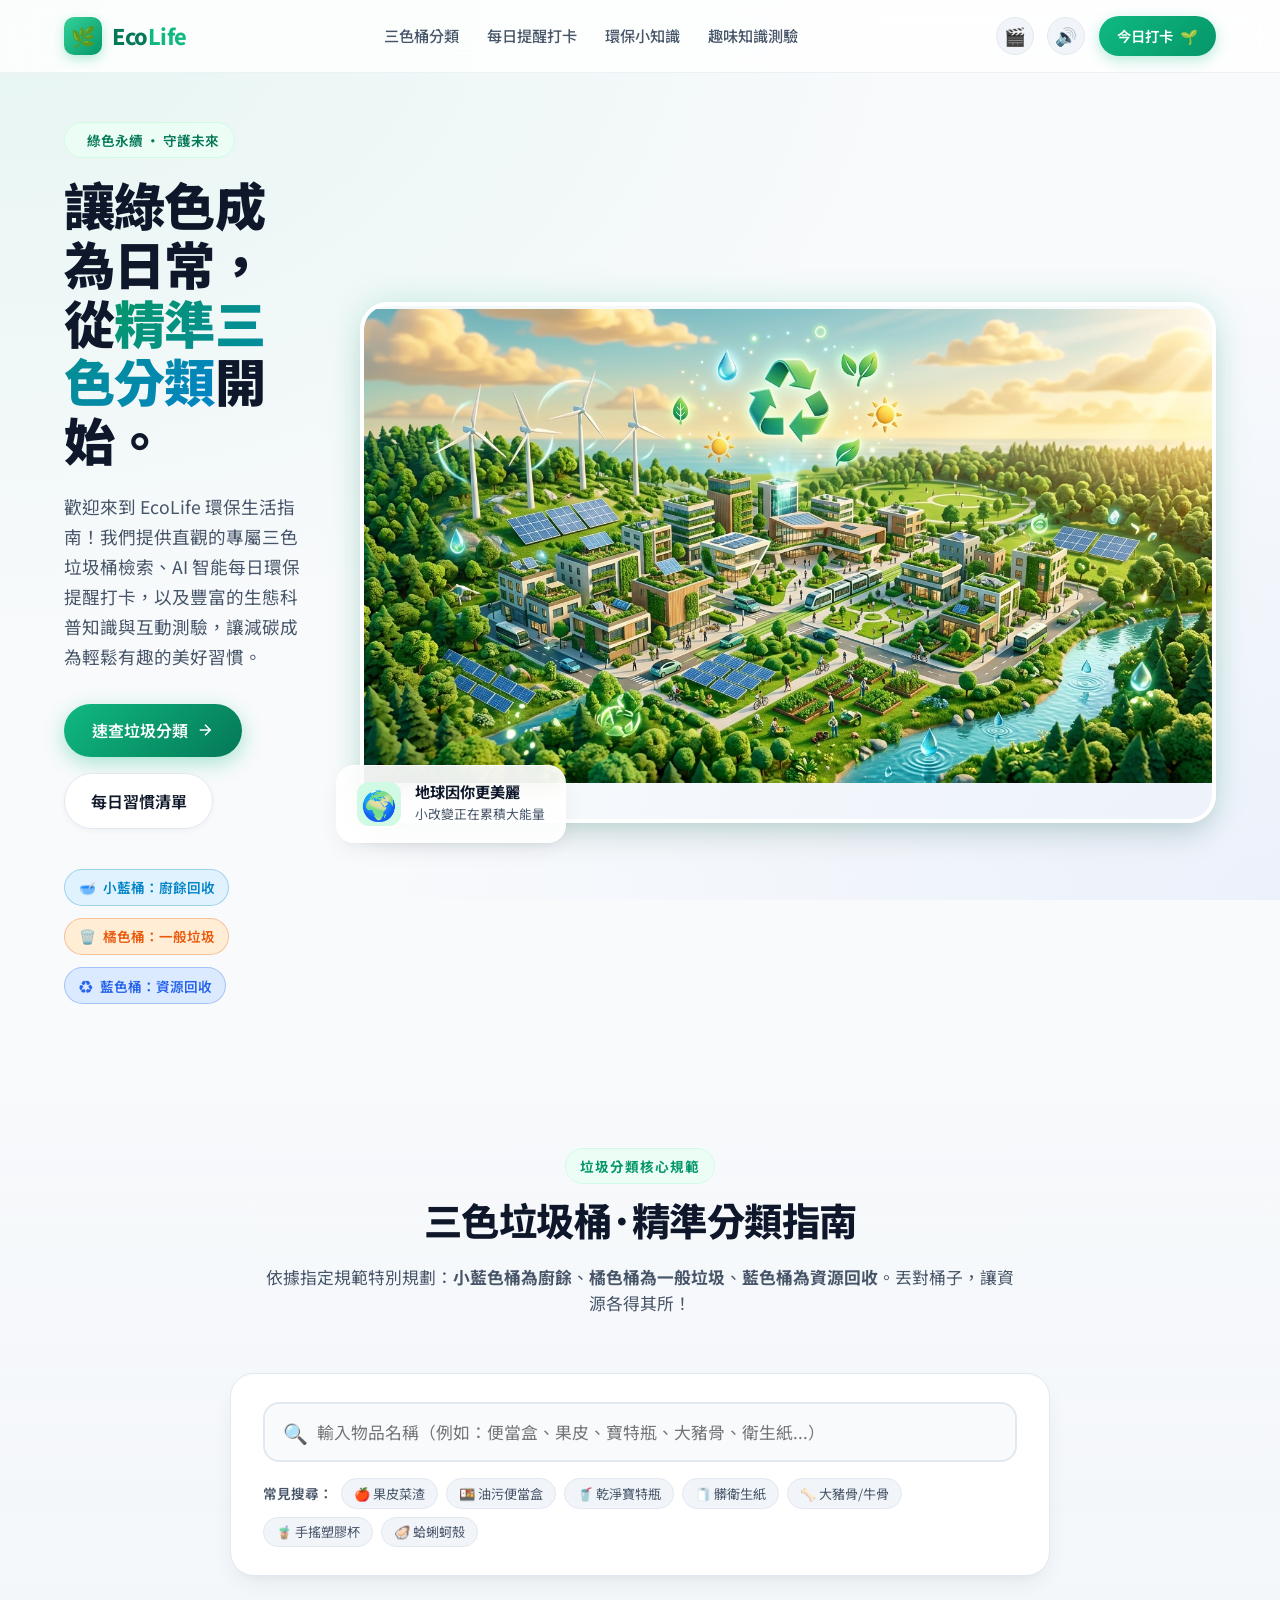
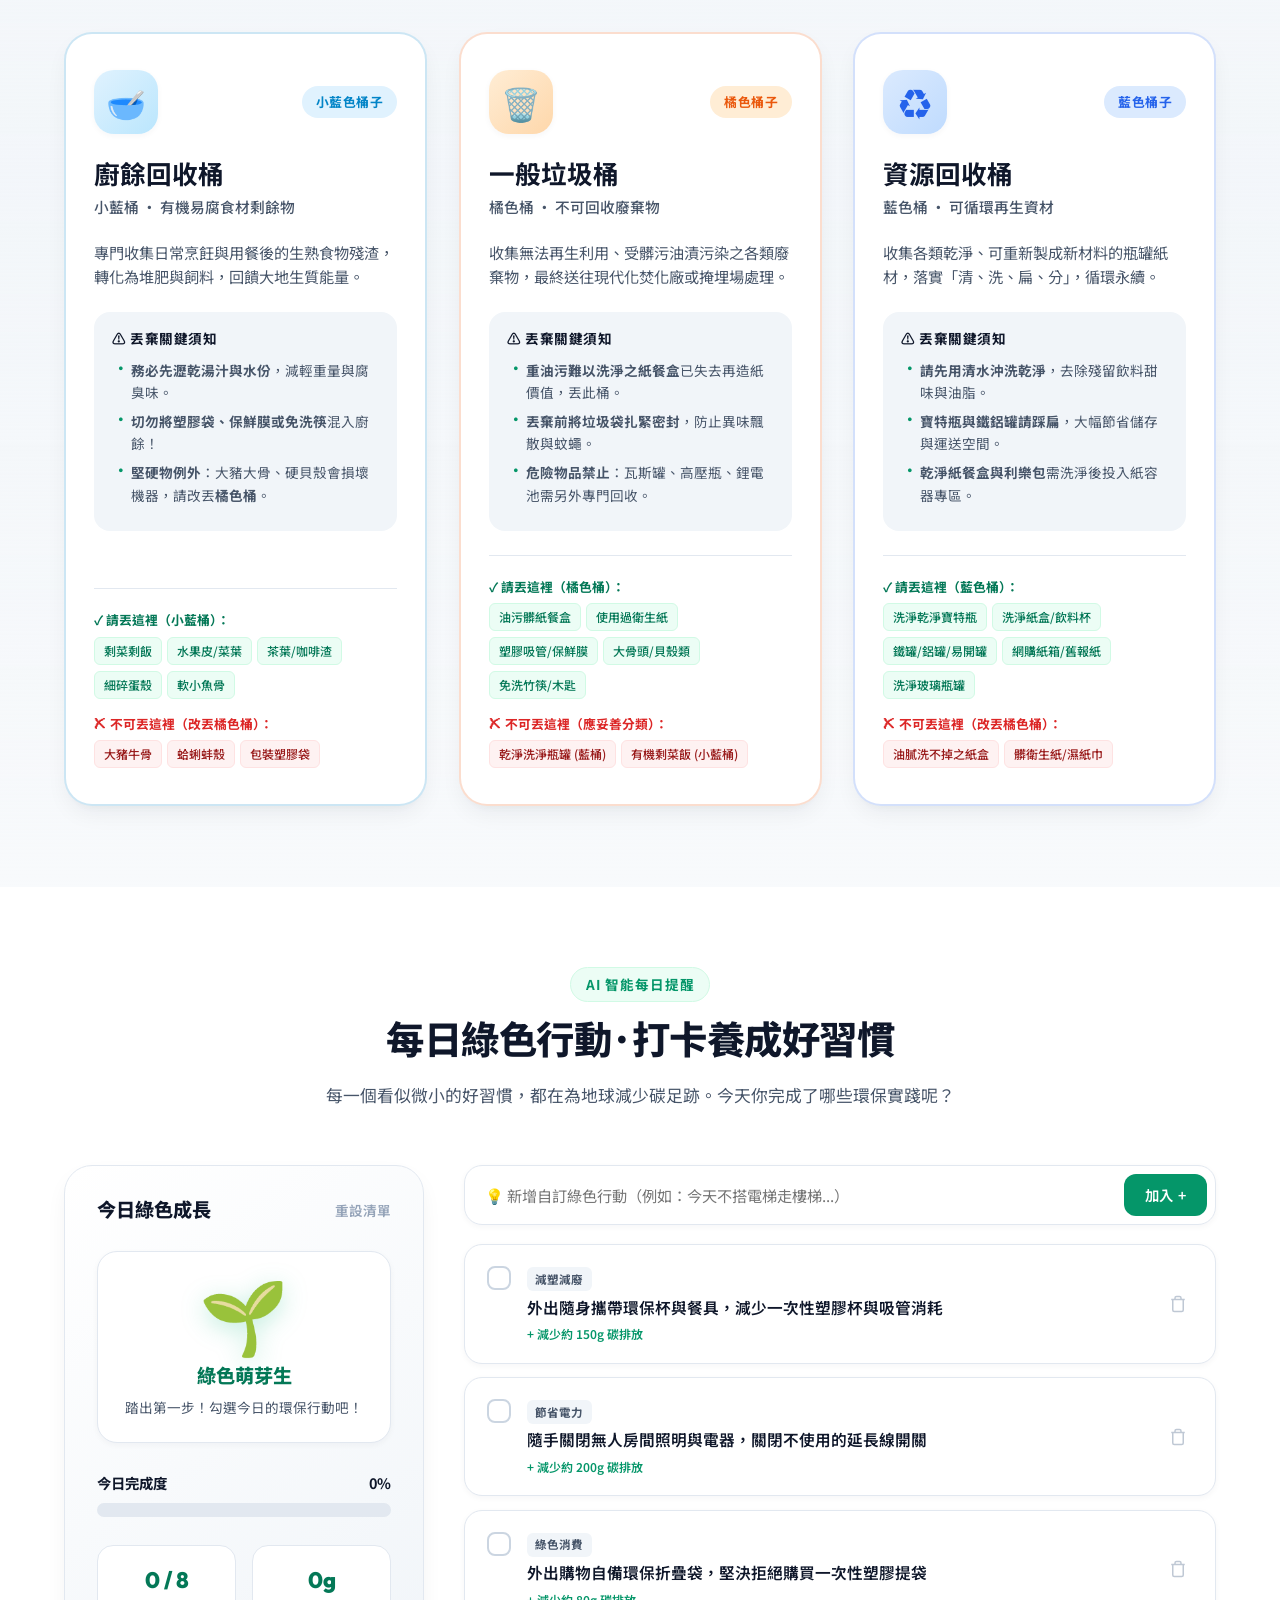
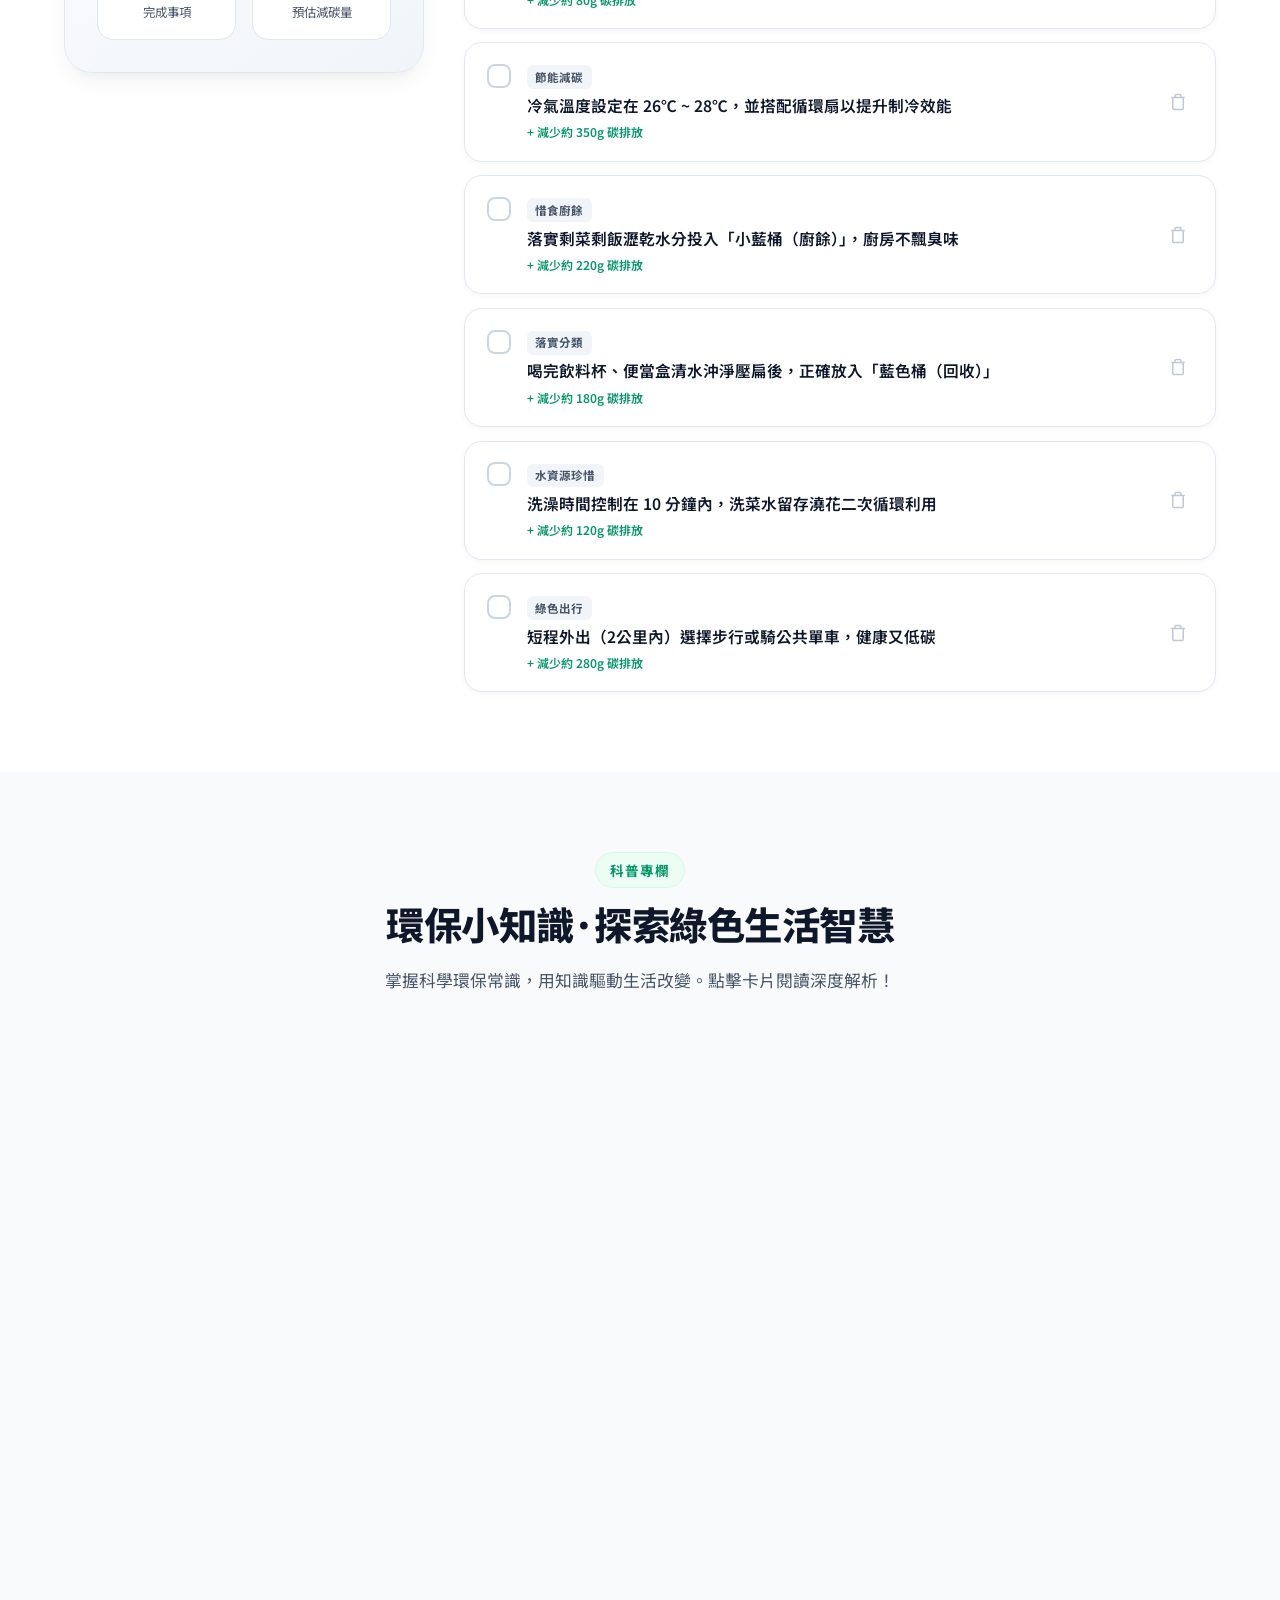
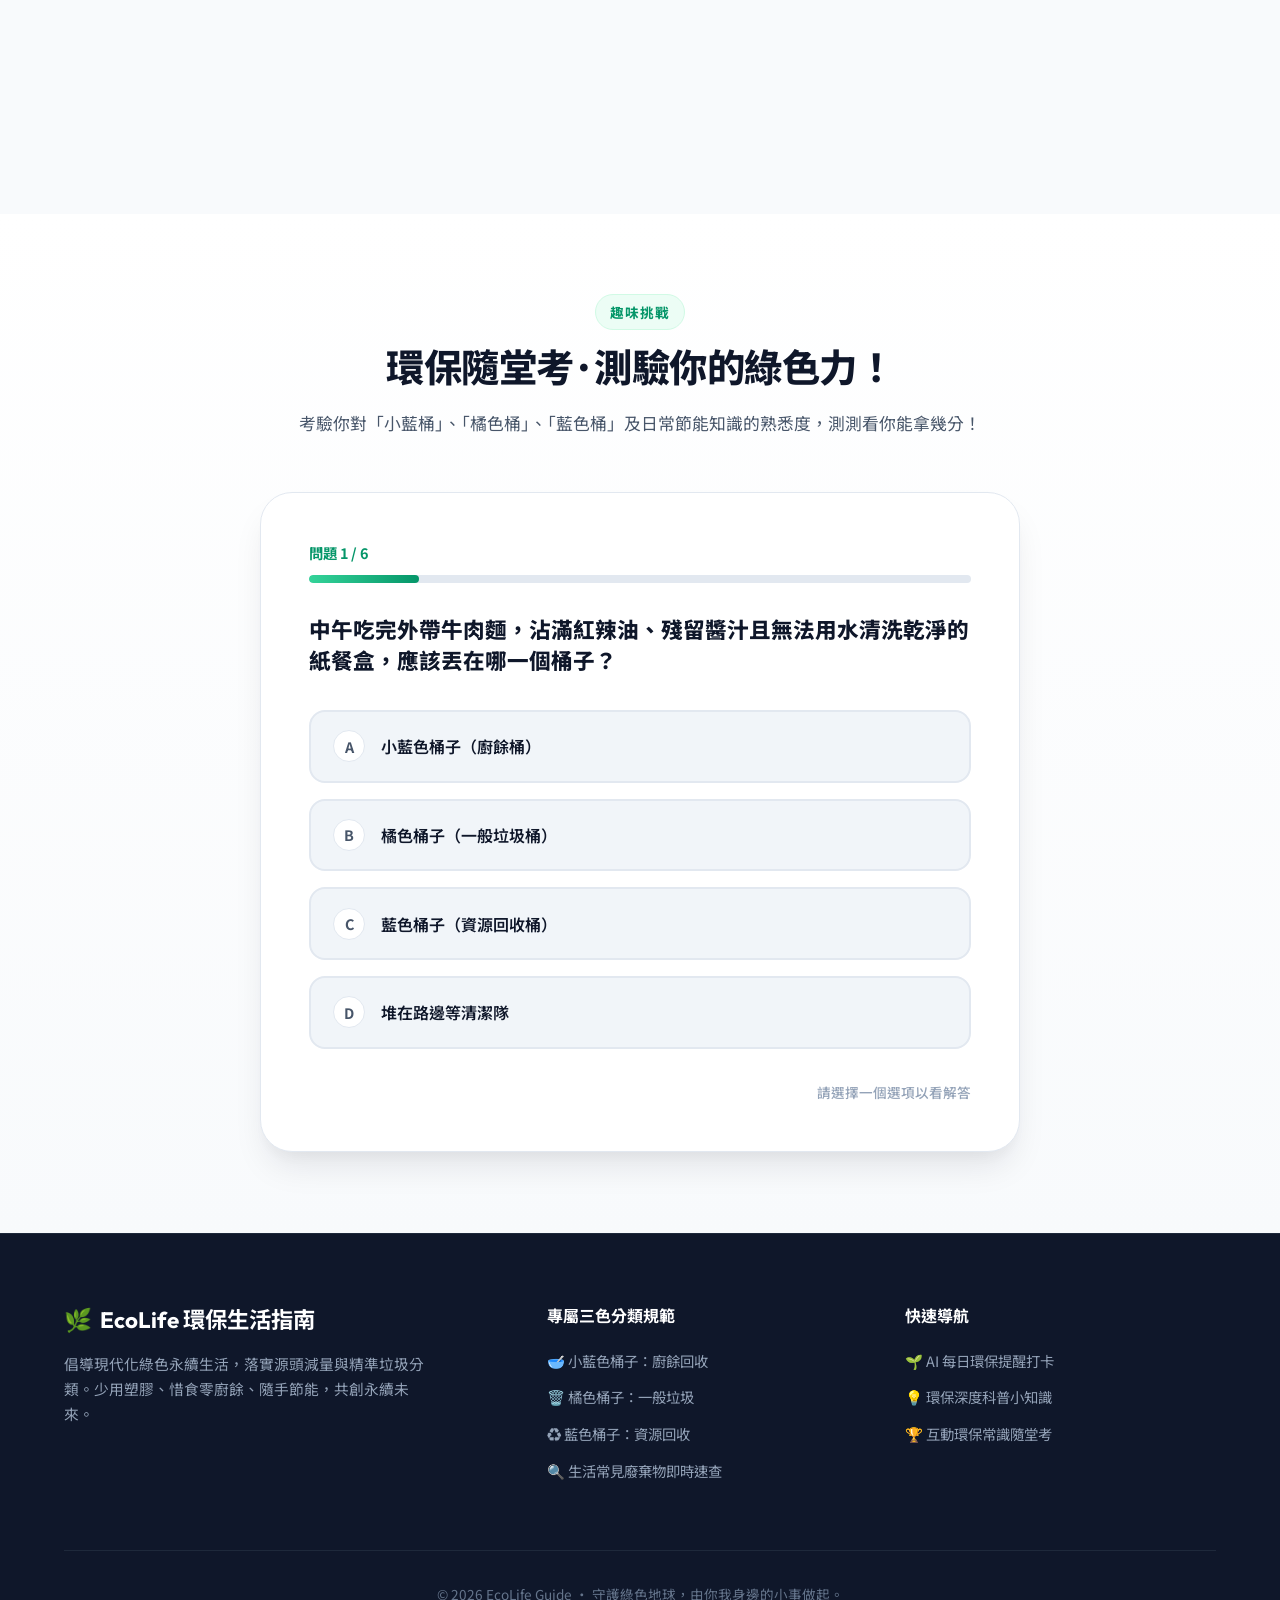
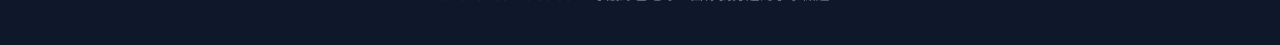
==== index.html @ 5cdbeec4 "Add files via upload" ====
<!DOCTYPE html>
<html lang="zh-TW">
<head>
  <meta charset="UTF-8">
  <meta name="viewport" content="width=device-width, initial-scale=1.0">
  <title>EcoLife 環保生活指南 | 專屬三色垃圾桶分類 · AI每日提醒 · 環保知識庫</title>
  
  <!-- SEO Meta Tags -->
  <meta name="description" content="EcoLife 環保生活指南為您提供精準的三色垃圾桶分類（小藍桶廚餘、橘色桶一般垃圾、藍色桶資源回收）、AI智能每日環保提醒打卡、綠色知識庫與互動測驗，陪伴您實踐低碳永續生活。">
  <meta name="keywords" content="環保網站, 垃圾分類, 小藍桶廚餘, 橘色桶一般垃圾, 藍色桶資源回收, 環保提醒, 減碳生活, 永續發展, 環保測驗">
  <meta name="author" content="EcoLife 綠色生活指南">
  
  <!-- Open Graph Meta Tags -->
  <meta property="og:title" content="EcoLife 環保生活指南 | 專屬三色垃圾桶分類 · AI每日提醒">
  <meta property="og:description" content="精準掌握小藍桶（廚餘）、橘色桶（一般垃圾）、藍色桶（資源回收）分類規範，每日打卡累積綠色能量！">
  <meta property="og:image" content="assets/images/hero.jpg">
  <meta property="og:type" content="website">

  <!-- Favicon -->
  <link rel="icon" href="data:image/svg+xml,<svg xmlns=%22http://www.w3.org/2000/svg%22 viewBox=%220 0 100 100%22><text y=%22.9em%22 font-size=%2290%22>🌱</text></svg>">

  <!-- Stylesheet -->
  <link rel="stylesheet" href="css/style.css">
</head>
<body>

  <!-- ==================== 入場開場動畫 (Intro Splash Screen) ==================== -->
  <div class="intro-splash" id="introSplash">
    <div class="splash-backdrop-glow"></div>
    <div class="splash-content">
      <div class="splash-icon-wrapper">
        <div class="splash-ring-anim"></div>
        <div class="splash-icon">🌿</div>
      </div>
      <div class="splash-brand">
        Eco<span class="splash-highlight">Life</span>
      </div>
      <p class="splash-subtitle">專屬三色分類 · 每日低碳實踐 · 守護永續未來</p>
      <div class="splash-loader-bar">
        <div class="splash-loader-fill" id="splashLoaderFill"></div>
      </div>
      <button type="button" class="btn-skip-splash" id="skipSplashBtn">跳過開場 →</button>
    </div>
  </div>

  <!-- ==================== 頂部導覽列 (Site Header) ==================== -->
  <header class="site-header" id="siteHeader">
    <div class="container header-inner">
      <a href="#" class="brand-logo" id="brandLogo">
        <div class="logo-icon">🌿</div>
        <span class="logo-text">Eco<span class="logo-highlight">Life</span></span>
      </a>

      <nav class="main-nav" id="mainNav" aria-label="主要導覽">
        <a href="#bins" class="nav-link" id="navLinkBins">三色桶分類</a>
        <a href="#reminders" class="nav-link" id="navLinkReminders">每日提醒打卡</a>
        <a href="#knowledge" class="nav-link" id="navLinkKnowledge">環保小知識</a>
        <a href="#quiz" class="nav-link" id="navLinkQuiz">趣味知識測驗</a>
      </nav>

      <div class="header-actions">
        <button type="button" class="sound-toggle-btn" id="replayIntroBtn" title="重新播放開場動畫" aria-label="重播開場動畫">
          <span class="replay-icon">🎬</span>
        </button>
        <button type="button" class="sound-toggle-btn" id="soundToggle" title="點擊切換音效提示" aria-label="音效切換">
          <span class="sound-icon">🔊</span>
        </button>
        <a href="#reminders" class="cta-btn-nav" id="navCtaBtn">
          <span>今日打卡</span>
          <span aria-hidden="true">🌱</span>
        </a>
      </div>
    </div>
  </header>

  <main id="mainContent">

    <!-- ==================== 英雄區塊 (Hero Section) ==================== -->
    <section class="hero-section" id="heroSection">
      <div class="container">
        <div class="hero-grid">
          <div class="hero-text-content">
            <div class="hero-tag">
              <span class="hero-tag-dot"></span>
              <span>綠色永續 · 守護未來</span>
            </div>
            <h1 class="hero-title">
              讓綠色成為日常，<br>
              從<span class="gradient-text">精準三色分類</span>開始。
            </h1>
            <p class="hero-desc">
              歡迎來到 EcoLife 環保生活指南！我們提供直觀的專屬三色垃圾桶檢索、AI 智能每日環保提醒打卡，以及豐富的生態科普知識與互動測驗，讓減碳成為輕鬆有趣的美好習慣。
            </p>

            <div class="hero-cta-group">
              <a href="#bins" class="btn-primary" id="heroCtaBins">
                <span>速查垃圾分類</span>
                <svg width="18" height="18" viewBox="0 0 24 24" fill="none" stroke="currentColor" stroke-width="2"><path d="M5 12h14M12 5l7 7-7 7"/></svg>
              </a>
              <a href="#reminders" class="btn-secondary" id="heroCtaReminders">
                <span>每日習慣清單</span>
              </a>
            </div>

            <!-- 使用者指定的專屬三色桶速覽 -->
            <div class="hero-bins-quick-pills">
              <div class="bin-pill bin-pill-kitchen" title="小藍色桶子為廚餘">
                <span>🥣</span>
                <span>小藍桶：廚餘回收</span>
              </div>
              <div class="bin-pill bin-pill-trash" title="橘色的桶子為垃圾桶">
                <span>🗑️</span>
                <span>橘色桶：一般垃圾</span>
              </div>
              <div class="bin-pill bin-pill-recycle" title="藍色則是回收">
                <span>♻️</span>
                <span>藍色桶：資源回收</span>
              </div>
            </div>
          </div>

          <div class="hero-visual">
            <div class="hero-image-wrapper hero-video-container">
              <video
                class="hero-video"
                id="heroVideo"
                autoplay
                muted
                loop
                playsinline
                poster="assets/images/hero.jpg"
                width="848"
                height="480"
                preload="metadata"
                title="綠色永續生活概念宣傳影片"
              >
                <source src="assets/videos/hero.mp4" type="video/mp4">
                您的瀏覽器不支援 HTML5 影片標籤。
              </video>
              <button type="button" class="video-play-toggle" id="videoPlayToggle" title="暫停/播放影片" aria-label="影片播放開關">
                <span class="video-toggle-icon" id="videoToggleIcon">⏸️</span>
              </button>
            </div>
            <div class="hero-floating-card">
              <div class="floating-icon">🌍</div>
              <div class="floating-text">
                <h4>地球因你更美麗</h4>
                <p>小改變正在累積大能量</p>
              </div>
            </div>
          </div>
        </div>
      </div>
    </section>

    <!-- ==================== 1. 三色垃圾桶分類速查指南 (The 3 Bins) ==================== -->
    <section class="section bins-section" id="bins">
      <div class="container">
        <div class="section-header">
          <span class="section-badge">垃圾分類核心規範</span>
          <h2 class="section-title">三色垃圾桶 · 精準分類指南</h2>
          <p class="section-subtitle">
            依據指定規範特別規劃：<strong>小藍色桶為廚餘</strong>、<strong>橘色桶為一般垃圾</strong>、<strong>藍色桶為資源回收</strong>。丟對桶子，讓資源各得其所！
          </p>
        </div>

        <!-- 分類即時搜尋工具 -->
        <div class="bin-search-box reveal-item" id="binSearchBox">
          <div class="search-input-wrapper">
            <span class="search-icon">🔍</span>
            <input type="text" id="binSearchInput" class="bin-search-input" placeholder="輸入物品名稱（例如：便當盒、果皮、寶特瓶、大豬骨、衛生紙...）" autocomplete="off">
          </div>
          <div class="quick-tags-wrapper">
            <span class="quick-tags-label">常見搜尋：</span>
            <button type="button" class="quick-tag" data-keyword="蘋果皮">🍎 果皮菜渣</button>
            <button type="button" class="quick-tag" data-keyword="沾滿油污且洗不乾淨的便當盒">🍱 油污便當盒</button>
            <button type="button" class="quick-tag" data-keyword="喝完清水沖洗乾淨的寶特瓶">🥤 乾淨寶特瓶</button>
            <button type="button" class="quick-tag" data-keyword="衛生紙">🧻 髒衛生紙</button>
            <button type="button" class="quick-tag" data-keyword="大骨">🦴 大豬骨/牛骨</button>
            <button type="button" class="quick-tag" data-keyword="手搖">🧋 手搖塑膠杯</button>
            <button type="button" class="quick-tag" data-keyword="蛤蜊殼">🦪 蛤蜊蚵殼</button>
          </div>
          <!-- 即時搜尋結果容器 -->
          <div class="bin-search-results" id="binSearchResults"></div>
        </div>

        <!-- 3 大桶立體展示卡片 -->
        <div class="bins-grid" id="binsGrid">
          
          <!-- 小藍色桶子 (廚餘) -->
          <div class="bin-card bin-card-kitchen reveal-item" id="cardKitchen" data-bin="KITCHEN">
            <div class="bin-header-visual">
              <div class="bin-icon-circle bin-visual-kitchen">🥣</div>
              <span class="bin-status-tag badge-kitchen">小藍色桶子</span>
            </div>
            <h3 class="bin-card-title">廚餘回收桶</h3>
            <div class="bin-card-subtitle">小藍桶 · 有機易腐食材剩餘物</div>
            <p class="bin-card-desc">
              專門收集日常烹飪與用餐後的生熟食物殘渣，轉化為堆肥與飼料，回饋大地生質能量。
            </p>

            <div class="bin-rules-box">
              <h4>⚠️ 丟棄關鍵須知</h4>
              <ul>
                <li><strong>務必先瀝乾湯汁與水份</strong>，減輕重量與腐臭味。</li>
                <li><strong>切勿將塑膠袋、保鮮膜或免洗筷</strong>混入廚餘！</li>
                <li><strong>堅硬物例外</strong>：大豬大骨、硬貝殼會損壞機器，請改丟<strong>橘色桶</strong>。</li>
              </ul>
            </div>

            <div class="bin-items-preview">
              <div class="preview-group">
                <span class="preview-label label-accepted">✓ 請丟這裡（小藍桶）：</span>
                <div class="items-tag-cloud">
                  <span class="mini-tag tag-accepted">剩菜剩飯</span>
                  <span class="mini-tag tag-accepted">水果皮/菜葉</span>
                  <span class="mini-tag tag-accepted">茶葉/咖啡渣</span>
                  <span class="mini-tag tag-accepted">細碎蛋殼</span>
                  <span class="mini-tag tag-accepted">軟小魚骨</span>
                </div>
              </div>
              <div class="preview-group">
                <span class="preview-label label-rejected">✗ 不可丟這裡（改丟橘色桶）：</span>
                <div class="items-tag-cloud">
                  <span class="mini-tag tag-rejected">大豬牛骨</span>
                  <span class="mini-tag tag-rejected">蛤蜊蚌殼</span>
                  <span class="mini-tag tag-rejected">包裝塑膠袋</span>
                </div>
              </div>
            </div>
          </div>

          <!-- 橘色桶子 (一般垃圾) -->
          <div class="bin-card bin-card-trash reveal-item" id="cardTrash" data-bin="TRASH">
            <div class="bin-header-visual">
              <div class="bin-icon-circle bin-visual-trash">🗑️</div>
              <span class="bin-status-tag badge-trash">橘色桶子</span>
            </div>
            <h3 class="bin-card-title">一般垃圾桶</h3>
            <div class="bin-card-subtitle">橘色桶 · 不可回收廢棄物</div>
            <p class="bin-card-desc">
              收集無法再生利用、受髒污油漬污染之各類廢棄物，最終送往現代化焚化廠或掩埋場處理。
            </p>

            <div class="bin-rules-box">
              <h4>⚠️ 丟棄關鍵須知</h4>
              <ul>
                <li><strong>重油污難以洗淨之紙餐盒</strong>已失去再造紙價值，丟此桶。</li>
                <li><strong>丟棄前將垃圾袋扎緊密封</strong>，防止異味飄散與蚊蠅。</li>
                <li><strong>危險物品禁止</strong>：瓦斯罐、高壓瓶、鋰電池需另外專門回收。</li>
              </ul>
            </div>

            <div class="bin-items-preview">
              <div class="preview-group">
                <span class="preview-label label-accepted">✓ 請丟這裡（橘色桶）：</span>
                <div class="items-tag-cloud">
                  <span class="mini-tag tag-accepted">油污髒紙餐盒</span>
                  <span class="mini-tag tag-accepted">使用過衛生紙</span>
                  <span class="mini-tag tag-accepted">塑膠吸管/保鮮膜</span>
                  <span class="mini-tag tag-accepted">大骨頭/貝殼類</span>
                  <span class="mini-tag tag-accepted">免洗竹筷/木匙</span>
                </div>
              </div>
              <div class="preview-group">
                <span class="preview-label label-rejected">✗ 不可丟這裡（應妥善分類）：</span>
                <div class="items-tag-cloud">
                  <span class="mini-tag tag-rejected">乾淨洗淨瓶罐 (藍桶)</span>
                  <span class="mini-tag tag-rejected">有機剩菜飯 (小藍桶)</span>
                </div>
              </div>
            </div>
          </div>

          <!-- 藍色桶子 (資源回收) -->
          <div class="bin-card bin-card-recycle reveal-item" id="cardRecycle" data-bin="RECYCLE">
            <div class="bin-header-visual">
              <div class="bin-icon-circle bin-visual-recycle">♻️</div>
              <span class="bin-status-tag badge-recycle">藍色桶子</span>
            </div>
            <h3 class="bin-card-title">資源回收桶</h3>
            <div class="bin-card-subtitle">藍色桶 · 可循環再生資材</div>
            <p class="bin-card-desc">
              收集各類乾淨、可重新製成新材料的瓶罐紙材，落實「清、洗、扁、分」，循環永續。
            </p>

            <div class="bin-rules-box">
              <h4>⚠️ 丟棄關鍵須知</h4>
              <ul>
                <li><strong>請先用清水沖洗乾淨</strong>，去除殘留飲料甜味與油脂。</li>
                <li><strong>寶特瓶與鐵鋁罐請踩扁</strong>，大幅節省儲存與運送空間。</li>
                <li><strong>乾淨紙餐盒與利樂包</strong>需洗淨後投入紙容器專區。</li>
              </ul>
            </div>

            <div class="bin-items-preview">
              <div class="preview-group">
                <span class="preview-label label-accepted">✓ 請丟這裡（藍色桶）：</span>
                <div class="items-tag-cloud">
                  <span class="mini-tag tag-accepted">洗淨乾淨寶特瓶</span>
                  <span class="mini-tag tag-accepted">洗淨紙盒/飲料杯</span>
                  <span class="mini-tag tag-accepted">鐵罐/鋁罐/易開罐</span>
                  <span class="mini-tag tag-accepted">網購紙箱/舊報紙</span>
                  <span class="mini-tag tag-accepted">洗淨玻璃瓶罐</span>
                </div>
              </div>
              <div class="preview-group">
                <span class="preview-label label-rejected">✗ 不可丟這裡（改丟橘色桶）：</span>
                <div class="items-tag-cloud">
                  <span class="mini-tag tag-rejected">油膩洗不掉之紙盒</span>
                  <span class="mini-tag tag-rejected">髒衛生紙/濕紙巾</span>
                </div>
              </div>
            </div>
          </div>

        </div>
      </div>
    </section>

    <!-- ==================== 2. AI 每日環保提醒與打卡 (Reminders) ==================== -->
    <section class="section reminders-section" id="reminders">
      <div class="container">
        <div class="section-header">
          <span class="section-badge">AI 智能每日提醒</span>
          <h2 class="section-title">每日綠色行動 · 打卡養成好習慣</h2>
          <p class="section-subtitle">
            每一個看似微小的好習慣，都在為地球減少碳足跡。今天你完成了哪些環保實踐呢？
          </p>
        </div>

        <div class="reminders-layout">
          
          <!-- 左側：個人綠色打卡成就面板 -->
          <div class="eco-tracker-card reveal-item" id="trackerCard">
            <div class="tracker-header">
              <h3 class="tracker-title">今日綠色成長</h3>
              <button type="button" class="btn-reset-text" id="resetRemindersBtn" title="還原至預設推薦清單">重設清單</button>
            </div>

            <div class="tree-stage-display">
              <div class="tree-icon-large" id="treeStageIcon">🌱</div>
              <div class="tree-stage-name" id="treeStageName">綠色萌芽生</div>
              <p class="tree-stage-msg" id="treeStageMsg">踏出第一步！勾選今日的環保行動吧！</p>
            </div>

            <div class="tracker-progress-block">
              <div class="progress-labels">
                <span>今日完成度</span>
                <span id="ecoProgressPercent">0%</span>
              </div>
              <div class="progress-track">
                <div class="progress-fill" id="ecoProgressFill"></div>
              </div>
            </div>

            <div class="tracker-stats-grid">
              <div class="stat-box">
                <div class="stat-number" id="ecoProgressCount">0 / 8</div>
                <div class="stat-label">完成事項</div>
              </div>
              <div class="stat-box">
                <div class="stat-number"><span id="ecoCo2Count">0</span>g</div>
                <div class="stat-label">預估減碳量</div>
              </div>
            </div>
          </div>

          <!-- 右側：提醒清單與新增自訂 -->
          <div class="reminders-main-panel">
            
            <!-- 自訂新增提醒表單 -->
            <form class="add-reminder-form reveal-item" id="addReminderForm">
              <input type="text" id="newReminderInput" class="new-reminder-input" placeholder="💡 新增自訂綠色行動（例如：今天不搭電梯走樓梯...）" maxlength="50" autocomplete="off">
              <button type="submit" class="btn-add-reminder" id="btnAddReminder">
                <span>加入</span>
                <span aria-hidden="true">+</span>
              </button>
            </form>

            <!-- 提醒項目列表 -->
            <div class="reminders-list" id="remindersList">
              <!-- 由 js/reminders.js 與 app.js 動態渲染 -->
            </div>

          </div>
        </div>
      </div>
    </section>

    <!-- ==================== 3. 環保小知識庫 (Knowledge Hub) ==================== -->
    <section class="section knowledge-section" id="knowledge">
      <div class="container">
        <div class="section-header">
          <span class="section-badge">科普專欄</span>
          <h2 class="section-title">環保小知識 · 探索綠色生活智慧</h2>
          <p class="section-subtitle">
            掌握科學環保常識，用知識驅動生活改變。點擊卡片閱讀深度解析！
          </p>
        </div>

        <div class="knowledge-grid" id="knowledgeGrid">
          <!-- 由 js/quiz.js 與 app.js 動態渲染 -->
        </div>
      </div>
    </section>

    <!-- ==================== 4. 趣味環保知識測驗 (Eco Quiz) ==================== -->
    <section class="section quiz-section" id="quiz">
      <div class="container">
        <div class="section-header">
          <span class="section-badge">趣味挑戰</span>
          <h2 class="section-title">環保隨堂考 · 測驗你的綠色力！</h2>
          <p class="section-subtitle">
            考驗你對「小藍桶」、「橘色桶」、「藍色桶」及日常節能知識的熟悉度，測測看你能拿幾分！
          </p>
        </div>

        <div class="quiz-card-container reveal-item" id="quizCard">
          <!-- 由 js/app.js 動態渲染題庫與結果頁面 -->
        </div>
      </div>
    </section>

  </main>

  <!-- ==================== 頁尾區塊 (Site Footer) ==================== -->
  <footer class="site-footer" id="siteFooter">
    <div class="container">
      <div class="footer-grid">
        <div class="footer-brand">
          <h3><span>🌿</span> EcoLife 環保生活指南</h3>
          <p>
            倡導現代化綠色永續生活，落實源頭減量與精準垃圾分類。少用塑膠、惜食零廚餘、隨手節能，共創永續未來。
          </p>
        </div>

        <div class="footer-col">
          <h4>專屬三色分類規範</h4>
          <ul class="footer-links">
            <li><a href="#bins">🥣 小藍色桶子：廚餘回收</a></li>
            <li><a href="#bins">🗑️ 橘色桶子：一般垃圾</a></li>
            <li><a href="#bins">♻️ 藍色桶子：資源回收</a></li>
            <li><a href="#bins">🔍 生活常見廢棄物即時速查</a></li>
          </ul>
        </div>

        <div class="footer-col">
          <h4>快速導航</h4>
          <ul class="footer-links">
            <li><a href="#reminders">🌱 AI 每日環保提醒打卡</a></li>
            <li><a href="#knowledge">💡 環保深度科普小知識</a></li>
            <li><a href="#quiz">🏆 互動環保常識隨堂考</a></li>
          </ul>
        </div>
      </div>

      <div class="footer-bottom">
        <p>&copy; 2026 EcoLife Guide · 守護綠色地球，由你我身邊的小事做起。</p>
      </div>
    </div>
  </footer>

  <!-- Scripts -->
  <script src="js/bins.js"></script>
  <script src="js/reminders.js"></script>
  <script src="js/quiz.js"></script>
  <script src="js/app.js"></script>
</body>
</html>
---- css/style.css ----
/* ==========================================================================
   EcoLife Guide (環保生活指南) - Modern Design System
   Color Palette: Nature Emerald, Sky Blue (廚餘), Radiant Orange (垃圾), Ocean Blue (回收)
   ========================================================================== */

@import url('https://fonts.googleapis.com/css2?family=Noto+Sans+TC:wght@300;400;500;700;900&family=Outfit:wght@400;600;700;800&display=swap');

:root {
  /* Brand Core */
  --primary-50: #ecfdf5;
  --primary-100: #d1fae5;
  --primary-400: #34d399;
  --primary-500: #10b981;
  --primary-600: #059669;
  --primary-700: #047857;
  --primary-900: #064e3b;

  /* The 3 Bins Theme Colors (User Requirement) */
  --bin-kitchen-light: #e0f2fe;
  --bin-kitchen: #0284c7;
  --bin-kitchen-glow: rgba(2, 132, 199, 0.25);

  --bin-trash-light: #ffedd5;
  --bin-trash: #ea580c;
  --bin-trash-glow: rgba(234, 88, 12, 0.25);

  --bin-recycle-light: #dbeafe;
  --bin-recycle: #2563eb;
  --bin-recycle-glow: rgba(37, 99, 235, 0.25);

  /* Neutrals & Surfaces */
  --bg-main: #f8fafc;
  --surface-card: #ffffff;
  --surface-card-subtle: #f1f5f9;
  --text-main: #0f172a;
  --text-muted: #475569;
  --text-light: #94a3b8;
  --border-subtle: #e2e8f0;
  --border-glass: rgba(255, 255, 255, 0.6);

  /* Shadows & Glassmorphism */
  --shadow-sm: 0 2px 6px rgba(15, 23, 42, 0.04);
  --shadow-md: 0 10px 25px -5px rgba(15, 23, 42, 0.07), 0 8px 10px -6px rgba(15, 23, 42, 0.04);
  --shadow-lg: 0 20px 35px -8px rgba(15, 23, 42, 0.1), 0 10px 15px -4px rgba(15, 23, 42, 0.04);
  --shadow-glow-emerald: 0 0 35px rgba(16, 185, 129, 0.2);

  /* Font Families */
  --font-base: 'Noto Sans TC', -apple-system, BlinkMacSystemFont, "Segoe UI", Roboto, sans-serif;
  --font-display: 'Outfit', 'Noto Sans TC', sans-serif;

  /* Transitions */
  --tr-fast: 0.2s cubic-bezier(0.4, 0, 0.2, 1);
  --tr-smooth: 0.35s cubic-bezier(0.16, 1, 0.3, 1);
}

/* Base Reset */
*, *::before, *::after {
  box-sizing: border-box;
  margin: 0;
  padding: 0;
}

html {
  scroll-behavior: smooth;
  font-size: 16px;
}

body {
  font-family: var(--font-base);
  background-color: var(--bg-main);
  color: var(--text-main);
  line-height: 1.65;
  overflow-x: hidden;
  background-image: 
    radial-gradient(at 0% 0%, rgba(16, 185, 129, 0.08) 0px, transparent 50%),
    radial-gradient(at 100% 100%, rgba(37, 99, 235, 0.06) 0px, transparent 50%);
  background-attachment: fixed;
}

/* Typography Utilities */
h1, h2, h3, h4, h5, h6 {
  font-family: var(--font-display);
  font-weight: 700;
  color: var(--text-main);
  line-height: 1.3;
}

a {
  color: inherit;
  text-decoration: none;
}

button, input {
  font-family: inherit;
}

.container {
  width: 100%;
  max-width: 1200px;
  margin: 0 auto;
  padding: 0 1.5rem;
}

/* ==========================================================================
   Header & Navigation
   ========================================================================== */
.site-header {
  position: fixed;
  top: 0;
  left: 0;
  width: 100%;
  z-index: 100;
  transition: all var(--tr-smooth);
  padding: 1rem 0;
  background: rgba(255, 255, 255, 0.82);
  backdrop-filter: blur(16px);
  -webkit-backdrop-filter: blur(16px);
  border-bottom: 1px solid rgba(226, 232, 240, 0.6);
}

.site-header.header-scrolled {
  padding: 0.75rem 0;
  box-shadow: 0 4px 20px rgba(0, 0, 0, 0.06);
}

.header-inner {
  display: flex;
  align-items: center;
  justify-content: space-between;
}

.brand-logo {
  display: flex;
  align-items: center;
  gap: 0.65rem;
  font-size: 1.35rem;
  font-weight: 800;
  color: var(--primary-700);
}

.brand-logo .logo-icon {
  width: 38px;
  height: 38px;
  background: linear-gradient(135deg, var(--primary-400), var(--primary-600));
  color: white;
  border-radius: 10px;
  display: flex;
  align-items: center;
  justify-content: center;
  box-shadow: 0 4px 12px rgba(16, 185, 129, 0.3);
  font-size: 1.25rem;
}

.brand-logo span.logo-text {
  letter-spacing: -0.5px;
}

.brand-logo span.logo-highlight {
  color: var(--primary-500);
}

.main-nav {
  display: flex;
  align-items: center;
  gap: 1.75rem;
}

.nav-link {
  font-size: 0.95rem;
  font-weight: 500;
  color: var(--text-muted);
  transition: color var(--tr-fast);
  position: relative;
  padding: 0.35rem 0;
}

.nav-link:hover {
  color: var(--primary-600);
}

.nav-link::after {
  content: '';
  position: absolute;
  bottom: 0;
  left: 0;
  width: 0;
  height: 2px;
  background: var(--primary-500);
  transition: width var(--tr-smooth);
  border-radius: 2px;
}

.nav-link:hover::after {
  width: 100%;
}

.header-actions {
  display: flex;
  align-items: center;
  gap: 0.85rem;
}

.sound-toggle-btn {
  background: var(--surface-card-subtle);
  border: 1px solid var(--border-subtle);
  color: var(--text-muted);
  width: 38px;
  height: 38px;
  border-radius: 50%;
  display: flex;
  align-items: center;
  justify-content: center;
  cursor: pointer;
  transition: all var(--tr-fast);
  font-size: 1.1rem;
}

.sound-toggle-btn:hover {
  background: var(--primary-50);
  color: var(--primary-600);
  border-color: var(--primary-400);
}

.sound-toggle-btn.is-muted .sound-icon {
  filter: grayscale(1);
  opacity: 0.6;
}

.cta-btn-nav {
  background: linear-gradient(135deg, var(--primary-500), var(--primary-600));
  color: white;
  padding: 0.5rem 1.15rem;
  border-radius: 50px;
  font-size: 0.9rem;
  font-weight: 600;
  box-shadow: 0 4px 14px rgba(16, 185, 129, 0.3);
  transition: all var(--tr-fast);
  display: inline-flex;
  align-items: center;
  gap: 0.4rem;
}

.cta-btn-nav:hover {
  transform: translateY(-2px);
  box-shadow: 0 6px 20px rgba(16, 185, 129, 0.4);
}

/* ==========================================================================
   Hero Section
   ========================================================================== */
.hero-section {
  padding-top: 7.5rem;
  padding-bottom: 4rem;
  position: relative;
  overflow: hidden;
}

.hero-grid {
  display: grid;
  grid-template-columns: 1.1fr 0.9fr;
  gap: 3rem;
  align-items: center;
}

.hero-tag {
  display: inline-flex;
  align-items: center;
  gap: 0.5rem;
  background: var(--primary-50);
  border: 1px solid var(--primary-100);
  color: var(--primary-700);
  font-size: 0.85rem;
  font-weight: 600;
  padding: 0.35rem 0.9rem;
  border-radius: 50px;
  margin-bottom: 1.25rem;
}

.hero-title {
  font-size: clamp(2.2rem, 4vw, 3.4rem);
  font-weight: 900;
  line-height: 1.15;
  margin-bottom: 1.25rem;
  letter-spacing: -0.8px;
}

.hero-title .gradient-text {
  background: linear-gradient(135deg, var(--primary-600), #0284c7);
  -webkit-background-clip: text;
  background-clip: text;
  -webkit-text-fill-color: transparent;
  color: transparent;
}

.hero-desc {
  font-size: 1.1rem;
  color: var(--text-muted);
  margin-bottom: 2rem;
  line-height: 1.7;
}

.hero-cta-group {
  display: flex;
  flex-wrap: wrap;
  gap: 1rem;
  margin-bottom: 2.5rem;
}

.btn-primary {
  background: linear-gradient(135deg, var(--primary-500), var(--primary-700));
  color: white;
  padding: 0.85rem 1.75rem;
  border-radius: 50px;
  font-weight: 600;
  font-size: 1rem;
  box-shadow: 0 6px 20px rgba(16, 185, 129, 0.35);
  transition: all var(--tr-smooth);
  display: inline-flex;
  align-items: center;
  gap: 0.5rem;
  border: none;
  cursor: pointer;
}

.btn-primary:hover {
  transform: translateY(-2px);
  box-shadow: 0 10px 28px rgba(16, 185, 129, 0.45);
}

.btn-secondary {
  background: white;
  color: var(--text-main);
  border: 1px solid var(--border-subtle);
  padding: 0.85rem 1.6rem;
  border-radius: 50px;
  font-weight: 600;
  font-size: 1rem;
  transition: all var(--tr-smooth);
  display: inline-flex;
  align-items: center;
  gap: 0.5rem;
  box-shadow: var(--shadow-sm);
  cursor: pointer;
}

.btn-secondary:hover {
  background: var(--surface-card-subtle);
  border-color: var(--text-light);
  transform: translateY(-2px);
}

/* 3 桶快速預覽 Pill 指標 */
.hero-bins-quick-pills {
  display: flex;
  gap: 0.75rem;
  flex-wrap: wrap;
}

.bin-pill {
  display: flex;
  align-items: center;
  gap: 0.45rem;
  padding: 0.4rem 0.85rem;
  border-radius: 30px;
  font-size: 0.85rem;
  font-weight: 600;
  transition: transform var(--tr-fast);
}

.bin-pill:hover {
  transform: scale(1.04);
}

.bin-pill-kitchen {
  background: var(--bin-kitchen-light);
  color: var(--bin-kitchen);
  border: 1px solid rgba(2, 132, 199, 0.3);
}

.bin-pill-trash {
  background: var(--bin-trash-light);
  color: var(--bin-trash);
  border: 1px solid rgba(234, 88, 12, 0.3);
}

.bin-pill-recycle {
  background: var(--bin-recycle-light);
  color: var(--bin-recycle);
  border: 1px solid rgba(37, 99, 235, 0.3);
}

.hero-visual {
  position: relative;
}

.hero-image-wrapper {
  position: relative;
  border-radius: 28px;
  overflow: hidden;
  box-shadow: var(--shadow-lg), var(--shadow-glow-emerald);
  border: 4px solid white;
}

.hero-image {
  width: 100%;
  height: 100%;
  object-fit: cover;
  display: block;
  transition: transform 0.6s ease;
}

.hero-image-wrapper:hover .hero-image {
  transform: scale(1.03);
}

.hero-floating-card {
  position: absolute;
  bottom: -1.25rem;
  left: -1.5rem;
  background: rgba(255, 255, 255, 0.92);
  backdrop-filter: blur(14px);
  -webkit-backdrop-filter: blur(14px);
  padding: 1rem 1.25rem;
  border-radius: 18px;
  box-shadow: var(--shadow-md);
  border: 1px solid rgba(255, 255, 255, 0.8);
  display: flex;
  align-items: center;
  gap: 0.85rem;
  animation: floatAnim 4s ease-in-out infinite alternate;
}

.floating-icon {
  font-size: 1.8rem;
  background: var(--primary-100);
  width: 44px;
  height: 44px;
  border-radius: 12px;
  display: flex;
  align-items: center;
  justify-content: center;
}

.floating-text h4 {
  font-size: 0.95rem;
  font-weight: 700;
  color: var(--primary-800);
}

.floating-text p {
  font-size: 0.8rem;
  color: var(--text-muted);
}

@keyframes floatAnim {
  0% { transform: translateY(0); }
  100% { transform: translateY(-8px); }
}

/* ==========================================================================
   Section Common Styles
   ========================================================================== */
.section {
  padding: 5rem 0;
  position: relative;
}

.section-header {
  text-align: center;
  max-width: 760px;
  margin: 0 auto 3.5rem auto;
}

.section-badge {
  display: inline-block;
  font-size: 0.85rem;
  font-weight: 700;
  text-transform: uppercase;
  letter-spacing: 1px;
  color: var(--primary-600);
  background: var(--primary-50);
  border: 1px solid var(--primary-100);
  padding: 0.35rem 0.9rem;
  border-radius: 50px;
  margin-bottom: 0.85rem;
}

.section-title {
  font-size: clamp(1.8rem, 3vw, 2.5rem);
  font-weight: 800;
  margin-bottom: 1rem;
  letter-spacing: -0.5px;
}

.section-subtitle {
  font-size: 1.05rem;
  color: var(--text-muted);
  line-height: 1.6;
}

/* ==========================================================================
   1. The 3 Bins Section (重點特化展示)
   ========================================================================== */
.bins-section {
  background: linear-gradient(180deg, transparent, rgba(241, 245, 249, 0.8), transparent);
}

/* 快速分類搜尋框 */
.bin-search-box {
  background: white;
  border-radius: 24px;
  padding: 1.75rem 2rem;
  box-shadow: var(--shadow-md);
  border: 1px solid var(--border-subtle);
  max-width: 820px;
  margin: 0 auto 3.5rem auto;
}

.search-input-wrapper {
  position: relative;
  margin-bottom: 1rem;
}

.search-icon {
  position: absolute;
  left: 1.25rem;
  top: 50%;
  transform: translateY(-50%);
  font-size: 1.25rem;
  color: var(--text-light);
}

.bin-search-input {
  width: 100%;
  padding: 1rem 1.25rem 1rem 3.25rem;
  border-radius: 16px;
  border: 2px solid var(--border-subtle);
  font-size: 1.05rem;
  background: var(--bg-main);
  transition: all var(--tr-fast);
}

.bin-search-input:focus {
  outline: none;
  border-color: var(--primary-500);
  background: white;
  box-shadow: 0 0 0 4px rgba(16, 185, 129, 0.15);
}

.quick-tags-wrapper {
  display: flex;
  align-items: center;
  flex-wrap: wrap;
  gap: 0.5rem;
}

.quick-tags-label {
  font-size: 0.85rem;
  color: var(--text-muted);
  font-weight: 600;
}

.quick-tag {
  background: var(--surface-card-subtle);
  border: 1px solid var(--border-subtle);
  color: var(--text-muted);
  padding: 0.3rem 0.75rem;
  border-radius: 20px;
  font-size: 0.82rem;
  cursor: pointer;
  transition: all var(--tr-fast);
}

.quick-tag:hover {
  background: var(--primary-50);
  color: var(--primary-700);
  border-color: var(--primary-400);
  transform: translateY(-1px);
}

/* 搜尋結果呈現 */
.bin-search-results {
  display: none;
  margin-top: 1.5rem;
  border-top: 1px dashed var(--border-subtle);
  padding-top: 1.25rem;
}

.bin-search-results.active {
  display: block;
}

.search-results-list {
  display: flex;
  flex-direction: column;
  gap: 0.85rem;
}

.search-item-card {
  background: var(--surface-card-subtle);
  border-radius: 14px;
  padding: 1rem 1.25rem;
  border-left: 5px solid var(--primary-500);
  transition: transform var(--tr-fast);
}

.search-item-card.bin-border-kitchen {
  border-left-color: var(--bin-kitchen);
  background: rgba(2, 132, 199, 0.04);
}

.search-item-card.bin-border-trash {
  border-left-color: var(--bin-trash);
  background: rgba(234, 88, 12, 0.04);
}

.search-item-card.bin-border-recycle {
  border-left-color: var(--bin-recycle);
  background: rgba(37, 99, 235, 0.04);
}

.search-item-header {
  display: flex;
  align-items: center;
  justify-content: space-between;
  margin-bottom: 0.4rem;
  flex-wrap: wrap;
  gap: 0.5rem;
}

.search-item-name {
  font-size: 1.05rem;
  font-weight: 700;
}

.search-item-badge {
  font-size: 0.82rem;
  padding: 0.25rem 0.7rem;
  border-radius: 30px;
  font-weight: 600;
}

.badge-kitchen {
  background: var(--bin-kitchen-light);
  color: var(--bin-kitchen);
}

.badge-trash {
  background: var(--bin-trash-light);
  color: var(--bin-trash);
}

.badge-recycle {
  background: var(--bin-recycle-light);
  color: var(--bin-recycle);
}

.search-item-hint {
  font-size: 0.9rem;
  color: var(--text-muted);
}

.search-empty {
  text-align: center;
  padding: 1.5rem;
  color: var(--text-muted);
}

.search-tip {
  font-size: 0.88rem;
  margin-top: 0.5rem;
  color: var(--text-light);
}

/* 3大桶立體卡片佈局 */
.bins-grid {
  display: grid;
  grid-template-columns: repeat(3, 1fr);
  gap: 2rem;
  align-items: stretch;
}

.bin-card {
  background: white;
  border-radius: 28px;
  padding: 2.25rem 1.75rem;
  box-shadow: var(--shadow-md);
  border: 2px solid transparent;
  transition: all var(--tr-smooth);
  position: relative;
  display: flex;
  flex-direction: column;
}

.bin-card:hover {
  transform: translateY(-8px);
  box-shadow: var(--shadow-lg);
}

.bin-card.highlight-bin {
  transform: translateY(-10px) scale(1.02);
  border-width: 3px;
  z-index: 2;
}

.bin-card.dimmed-bin {
  opacity: 0.45;
  filter: grayscale(0.4);
}

/* 小藍色桶樣式 */
.bin-card-kitchen {
  border-color: rgba(2, 132, 199, 0.2);
}

.bin-card-kitchen:hover,
.bin-card-kitchen.highlight-bin {
  border-color: var(--bin-kitchen);
  box-shadow: 0 16px 36px var(--bin-kitchen-glow);
}

.bin-visual-kitchen {
  background: linear-gradient(135deg, #e0f2fe, #bae6fd);
  color: var(--bin-kitchen);
}

/* 橘色桶樣式 */
.bin-card-trash {
  border-color: rgba(234, 88, 12, 0.2);
}

.bin-card-trash:hover,
.bin-card-trash.highlight-bin {
  border-color: var(--bin-trash);
  box-shadow: 0 16px 36px var(--bin-trash-glow);
}

.bin-visual-trash {
  background: linear-gradient(135deg, #ffedd5, #fed7aa);
  color: var(--bin-trash);
}

/* 藍色桶樣式 */
.bin-card-recycle {
  border-color: rgba(37, 99, 235, 0.2);
}

.bin-card-recycle:hover,
.bin-card-recycle.highlight-bin {
  border-color: var(--bin-recycle);
  box-shadow: 0 16px 36px var(--bin-recycle-glow);
}

.bin-visual-recycle {
  background: linear-gradient(135deg, #dbeafe, #bfdbfe);
  color: var(--bin-recycle);
}

/* 桶子頂部圖形 */
.bin-header-visual {
  display: flex;
  align-items: center;
  justify-content: space-between;
  margin-bottom: 1.5rem;
}

.bin-icon-circle {
  width: 64px;
  height: 64px;
  border-radius: 20px;
  display: flex;
  align-items: center;
  justify-content: center;
  font-size: 2rem;
  box-shadow: var(--shadow-sm);
}

.bin-status-tag {
  font-size: 0.8rem;
  font-weight: 700;
  padding: 0.35rem 0.85rem;
  border-radius: 50px;
  letter-spacing: 0.5px;
}

.bin-card-title {
  font-size: 1.6rem;
  margin-bottom: 0.25rem;
}

.bin-card-subtitle {
  font-size: 0.92rem;
  color: var(--text-muted);
  margin-bottom: 1.25rem;
  font-weight: 500;
}

.bin-card-desc {
  font-size: 0.95rem;
  color: var(--text-muted);
  line-height: 1.6;
  margin-bottom: 1.5rem;
  min-height: 48px;
}

.bin-rules-box {
  background: var(--surface-card-subtle);
  border-radius: 16px;
  padding: 1.15rem;
  margin-bottom: 1.5rem;
}

.bin-rules-box h4 {
  font-size: 0.85rem;
  text-transform: uppercase;
  letter-spacing: 0.5px;
  color: var(--text-main);
  margin-bottom: 0.65rem;
  display: flex;
  align-items: center;
  gap: 0.4rem;
}

.bin-rules-box ul {
  list-style: none;
}

.bin-rules-box li {
  font-size: 0.85rem;
  color: var(--text-muted);
  position: relative;
  padding-left: 1.15rem;
  margin-bottom: 0.4rem;
}

.bin-rules-box li::before {
  content: '•';
  position: absolute;
  left: 0;
  color: var(--primary-600);
  font-size: 1.1rem;
  line-height: 1;
}

.bin-items-preview {
  margin-top: auto;
  border-top: 1px solid var(--border-subtle);
  padding-top: 1.25rem;
}

.preview-group {
  margin-bottom: 0.85rem;
}

.preview-group:last-child {
  margin-bottom: 0;
}

.preview-label {
  font-size: 0.8rem;
  font-weight: 700;
  display: block;
  margin-bottom: 0.4rem;
}

.label-accepted {
  color: var(--primary-700);
}

.label-rejected {
  color: #dc2626;
}

.items-tag-cloud {
  display: flex;
  flex-wrap: wrap;
  gap: 0.35rem;
}

.mini-tag {
  font-size: 0.75rem;
  padding: 0.2rem 0.55rem;
  border-radius: 6px;
  font-weight: 500;
}

.tag-accepted {
  background: var(--primary-50);
  color: var(--primary-700);
  border: 1px solid var(--primary-100);
}

.tag-rejected {
  background: #fef2f2;
  color: #991b1b;
  border: 1px solid #fee2e2;
}

/* ==========================================================================
   2. Daily Reminders & Check-in System (AI 生成提醒與打卡)
   ========================================================================== */
.reminders-section {
  background: white;
}

.reminders-layout {
  display: grid;
  grid-template-columns: 360px 1fr;
  gap: 2.5rem;
  align-items: start;
}

/* 左側統計與植樹進度看板 */
.eco-tracker-card {
  background: linear-gradient(145deg, #ffffff, var(--surface-card-subtle));
  border-radius: 28px;
  padding: 2rem;
  box-shadow: var(--shadow-md);
  border: 1px solid var(--border-subtle);
  position: sticky;
  top: 6rem;
}

.tracker-header {
  display: flex;
  align-items: center;
  justify-content: space-between;
  margin-bottom: 1.75rem;
}

.tracker-title {
  font-size: 1.2rem;
  font-weight: 800;
}

.btn-reset-text {
  background: none;
  border: none;
  color: var(--text-light);
  font-size: 0.85rem;
  font-weight: 600;
  cursor: pointer;
  transition: color var(--tr-fast);
}

.btn-reset-text:hover {
  color: var(--primary-600);
}

/* 樹木成長視覺容器 */
.tree-stage-display {
  text-align: center;
  padding: 1.5rem;
  background: white;
  border-radius: 20px;
  box-shadow: var(--shadow-sm);
  margin-bottom: 1.75rem;
  border: 1px solid var(--border-subtle);
}

.tree-icon-large {
  font-size: 4.5rem;
  line-height: 1;
  margin-bottom: 0.75rem;
  filter: drop-shadow(0 6px 12px rgba(16, 185, 129, 0.25));
  transition: transform 0.4s cubic-bezier(0.175, 0.885, 0.32, 1.275);
}

.tree-icon-large:hover {
  transform: scale(1.15) rotate(5deg);
}

.tree-stage-name {
  font-size: 1.2rem;
  font-weight: 800;
  color: var(--primary-700);
  margin-bottom: 0.25rem;
}

.tree-stage-msg {
  font-size: 0.85rem;
  color: var(--text-muted);
}

/* 進度條與數值 */
.tracker-progress-block {
  margin-bottom: 1.75rem;
}

.progress-labels {
  display: flex;
  justify-content: space-between;
  font-size: 0.9rem;
  font-weight: 700;
  margin-bottom: 0.5rem;
}

.progress-track {
  height: 14px;
  background: #e2e8f0;
  border-radius: 50px;
  overflow: hidden;
  position: relative;
}

.progress-fill {
  height: 100%;
  width: 0%;
  background: linear-gradient(90deg, var(--primary-400), var(--primary-600));
  border-radius: 50px;
  transition: width 0.6s cubic-bezier(0.16, 1, 0.3, 1);
}

.tracker-stats-grid {
  display: grid;
  grid-template-columns: 1fr 1fr;
  gap: 1rem;
}

.stat-box {
  background: white;
  padding: 1rem;
  border-radius: 16px;
  border: 1px solid var(--border-subtle);
  text-align: center;
}

.stat-number {
  font-family: var(--font-display);
  font-size: 1.4rem;
  font-weight: 800;
  color: var(--primary-700);
}

.stat-label {
  font-size: 0.78rem;
  color: var(--text-muted);
  margin-top: 0.2rem;
}

/* 右側提醒待辦清單 */
.reminders-main-panel {
  display: flex;
  flex-direction: column;
  gap: 1.25rem;
}

/* 新增提醒事項輸入表單 */
.add-reminder-form {
  display: flex;
  gap: 0.75rem;
  background: white;
  border-radius: 18px;
  padding: 0.5rem 0.5rem 0.5rem 1.25rem;
  border: 1px solid var(--border-subtle);
  box-shadow: var(--shadow-sm);
  transition: border-color var(--tr-fast);
}

.add-reminder-form:focus-within {
  border-color: var(--primary-500);
  box-shadow: 0 0 0 3px rgba(16, 185, 129, 0.15);
}

.new-reminder-input {
  flex: 1;
  border: none;
  outline: none;
  font-size: 0.95rem;
  background: transparent;
}

.btn-add-reminder {
  background: var(--primary-600);
  color: white;
  border: none;
  padding: 0.65rem 1.3rem;
  border-radius: 12px;
  font-weight: 600;
  font-size: 0.9rem;
  cursor: pointer;
  transition: background var(--tr-fast);
  display: flex;
  align-items: center;
  gap: 0.35rem;
}

.btn-add-reminder:hover {
  background: var(--primary-700);
}

/* 提醒項目卡片 */
.reminders-list {
  display: flex;
  flex-direction: column;
  gap: 0.85rem;
}

.reminder-card {
  background: white;
  border-radius: 18px;
  padding: 1.15rem 1.35rem;
  border: 1px solid var(--border-subtle);
  box-shadow: var(--shadow-sm);
  display: flex;
  align-items: center;
  justify-content: space-between;
  gap: 1rem;
  transition: all var(--tr-fast);
}

.reminder-card:hover {
  border-color: var(--primary-300);
  box-shadow: var(--shadow-md);
  transform: translateX(4px);
}

.reminder-card.is-completed {
  background: rgba(240, 253, 244, 0.65);
  border-color: var(--primary-300);
}

.reminder-card.is-completed .reminder-text {
  text-decoration: line-through;
  color: var(--text-light);
}

.reminder-checkbox-wrapper {
  display: flex;
  align-items: flex-start;
  gap: 1rem;
  flex: 1;
  cursor: pointer;
  position: relative;
}

.reminder-checkbox {
  position: absolute;
  opacity: 0;
  cursor: pointer;
}

.custom-checkmark {
  width: 24px;
  height: 24px;
  border-radius: 8px;
  border: 2px solid #cbd5e1;
  background: white;
  display: flex;
  align-items: center;
  justify-content: center;
  flex-shrink: 0;
  margin-top: 0.15rem;
  transition: all var(--tr-fast);
}

.reminder-checkbox:checked + .custom-checkmark {
  background: var(--primary-600);
  border-color: var(--primary-600);
}

.reminder-checkbox:checked + .custom-checkmark::after {
  content: '';
  width: 6px;
  height: 11px;
  border: solid white;
  border-width: 0 2px 2px 0;
  transform: rotate(45deg);
  margin-bottom: 2px;
}

.reminder-content {
  flex: 1;
}

.reminder-tag {
  display: inline-block;
  font-size: 0.72rem;
  font-weight: 700;
  padding: 0.15rem 0.55rem;
  border-radius: 6px;
  background: var(--surface-card-subtle);
  color: var(--text-muted);
  margin-bottom: 0.35rem;
}

.reminder-text {
  font-size: 0.98rem;
  font-weight: 600;
  color: var(--text-main);
  line-height: 1.45;
  transition: color var(--tr-fast);
}

.reminder-co2 {
  display: block;
  font-size: 0.75rem;
  color: var(--primary-600);
  font-weight: 600;
  margin-top: 0.3rem;
}

.btn-delete-reminder {
  background: none;
  border: none;
  color: var(--text-light);
  cursor: pointer;
  padding: 0.4rem;
  border-radius: 8px;
  transition: all var(--tr-fast);
  display: flex;
  align-items: center;
  justify-content: center;
  opacity: 0.6;
}

.btn-delete-reminder:hover {
  background: #fee2e2;
  color: #dc2626;
  opacity: 1;
}

/* ==========================================================================
   3. Eco Knowledge Section (環保小知識科普卡片)
   ========================================================================== */
.knowledge-section {
  background: var(--bg-main);
}

.knowledge-grid {
  display: grid;
  grid-template-columns: repeat(auto-fit, minmax(340px, 1fr));
  gap: 2rem;
}

.knowledge-card {
  background: white;
  border-radius: 24px;
  padding: 2rem;
  box-shadow: var(--shadow-sm);
  border: 1px solid var(--border-subtle);
  display: flex;
  flex-direction: column;
  transition: all var(--tr-smooth);
}

.knowledge-card:hover {
  transform: translateY(-6px);
  box-shadow: var(--shadow-md);
  border-color: var(--primary-300);
}

.knowledge-card-header {
  display: flex;
  align-items: center;
  justify-content: space-between;
  margin-bottom: 1.25rem;
}

.knowledge-icon-badge {
  font-size: 2rem;
  width: 52px;
  height: 52px;
  border-radius: 16px;
  background: var(--primary-50);
  display: flex;
  align-items: center;
  justify-content: center;
}

.knowledge-category {
  font-size: 0.8rem;
  font-weight: 700;
  color: var(--primary-700);
  background: var(--primary-100);
  padding: 0.3rem 0.75rem;
  border-radius: 30px;
}

.knowledge-card-title {
  font-size: 1.25rem;
  margin-bottom: 0.75rem;
  line-height: 1.4;
}

.knowledge-card-summary {
  font-size: 0.92rem;
  color: var(--text-muted);
  line-height: 1.6;
  margin-bottom: 1.25rem;
}

.knowledge-detail-content {
  max-height: 0;
  overflow: hidden;
  transition: max-height 0.4s ease-in-out;
}

.knowledge-detail-content.is-open {
  max-height: 400px;
}

.detail-divider {
  height: 1px;
  background: var(--border-subtle);
  margin-bottom: 1rem;
}

.detail-text {
  font-size: 0.88rem;
  color: var(--text-muted);
  line-height: 1.7;
  padding-bottom: 1rem;
}

.btn-expand-knowledge {
  margin-top: auto;
  background: none;
  border: 1px solid var(--border-subtle);
  padding: 0.6rem 1rem;
  border-radius: 12px;
  font-size: 0.85rem;
  font-weight: 600;
  color: var(--text-main);
  cursor: pointer;
  display: flex;
  align-items: center;
  justify-content: center;
  gap: 0.4rem;
  transition: all var(--tr-fast);
}

.btn-expand-knowledge:hover {
  background: var(--primary-50);
  border-color: var(--primary-400);
  color: var(--primary-700);
}

.btn-expand-knowledge .chevron-icon {
  transition: transform var(--tr-fast);
}

.btn-expand-knowledge.is-active .chevron-icon {
  transform: rotate(180deg);
}

/* ==========================================================================
   4. Eco Quiz Section (互動小測驗)
   ========================================================================== */
.quiz-section {
  background: linear-gradient(180deg, white, var(--bg-main));
}

.quiz-card-container {
  max-width: 760px;
  margin: 0 auto;
  background: white;
  border-radius: 32px;
  padding: 3rem;
  box-shadow: var(--shadow-lg);
  border: 1px solid var(--border-subtle);
  position: relative;
}

.quiz-header {
  margin-bottom: 2rem;
}

.quiz-progress-badge {
  font-size: 0.9rem;
  font-weight: 700;
  color: var(--primary-600);
  margin-bottom: 0.65rem;
}

.quiz-progress-bar {
  height: 8px;
  background: #e2e8f0;
  border-radius: 50px;
  overflow: hidden;
}

.quiz-progress-fill {
  height: 100%;
  background: linear-gradient(90deg, var(--primary-400), var(--primary-600));
  border-radius: 50px;
  transition: width 0.35s ease;
}

.quiz-question-text {
  font-size: 1.35rem;
  font-weight: 800;
  line-height: 1.45;
  margin-bottom: 2rem;
}

.quiz-options-list {
  display: flex;
  flex-direction: column;
  gap: 1rem;
  margin-bottom: 2rem;
}

.quiz-option-btn {
  background: var(--surface-card-subtle);
  border: 2px solid var(--border-subtle);
  border-radius: 16px;
  padding: 1.15rem 1.4rem;
  text-align: left;
  display: flex;
  align-items: center;
  gap: 1rem;
  cursor: pointer;
  transition: all var(--tr-fast);
  font-size: 1rem;
  font-weight: 600;
  color: var(--text-main);
}

.quiz-option-btn:hover:not(:disabled) {
  background: white;
  border-color: var(--primary-500);
  transform: translateX(4px);
  box-shadow: var(--shadow-sm);
}

.option-indicator {
  width: 32px;
  height: 32px;
  border-radius: 50%;
  background: white;
  border: 1px solid var(--border-subtle);
  display: flex;
  align-items: center;
  justify-content: center;
  font-size: 0.9rem;
  font-weight: 700;
  color: var(--text-muted);
  flex-shrink: 0;
}

.option-text {
  flex: 1;
}

/* 選項結果狀態 */
.quiz-option-btn.option-correct {
  background: #ecfdf5;
  border-color: var(--primary-500);
  color: var(--primary-800);
}

.quiz-option-btn.option-correct .option-indicator {
  background: var(--primary-500);
  color: white;
  border-color: var(--primary-500);
}

.quiz-option-btn.option-wrong {
  background: #fef2f2;
  border-color: #ef4444;
  color: #991b1b;
}

.quiz-option-btn.option-wrong .option-indicator {
  background: #ef4444;
  color: white;
  border-color: #ef4444;
}

.quiz-option-btn.option-disabled {
  opacity: 0.6;
  cursor: not-allowed;
}

/* 解答解析卡片 */
.quiz-explanation-box {
  border-radius: 16px;
  padding: 1.25rem 1.5rem;
  margin-bottom: 2rem;
  animation: fadeIn 0.3s ease;
}

.quiz-explanation-box.exp-correct {
  background: #ecfdf5;
  border: 1px solid var(--primary-200);
}

.quiz-explanation-box.exp-wrong {
  background: #fff7ed;
  border: 1px solid #ffedd5;
}

.exp-title {
  font-weight: 800;
  font-size: 1rem;
  margin-bottom: 0.4rem;
}

.exp-desc {
  font-size: 0.92rem;
  color: var(--text-muted);
  line-height: 1.6;
}

.quiz-nav-footer {
  display: flex;
  align-items: center;
  justify-content: space-between;
}

.btn-quiz-prev {
  background: none;
  border: 1px solid var(--border-subtle);
  padding: 0.65rem 1.25rem;
  border-radius: 50px;
  font-weight: 600;
  font-size: 0.9rem;
  cursor: pointer;
  transition: all var(--tr-fast);
}

.btn-quiz-prev:hover {
  background: var(--surface-card-subtle);
}

.btn-quiz-next,
.btn-quiz-finish {
  background: linear-gradient(135deg, var(--primary-500), var(--primary-700));
  color: white;
  border: none;
  padding: 0.75rem 1.6rem;
  border-radius: 50px;
  font-weight: 600;
  font-size: 0.95rem;
  cursor: pointer;
  transition: all var(--tr-fast);
  box-shadow: 0 4px 14px rgba(16, 185, 129, 0.3);
}

.btn-quiz-next:hover,
.btn-quiz-finish:hover {
  transform: translateY(-2px);
  box-shadow: 0 6px 18px rgba(16, 185, 129, 0.4);
}

.quiz-select-hint {
  font-size: 0.85rem;
  color: var(--text-light);
  font-weight: 500;
}

/* 測驗結果畫面 */
.quiz-result-view {
  text-align: center;
  padding: 1rem 0;
  animation: fadeIn 0.4s ease;
}

.result-badge-anim {
  font-size: 4.5rem;
  margin-bottom: 1rem;
}

.result-title {
  font-size: 1.8rem;
  font-weight: 900;
  margin-bottom: 0.5rem;
}

.result-score-tag {
  display: inline-block;
  background: var(--primary-100);
  color: var(--primary-800);
  font-weight: 700;
  padding: 0.35rem 1rem;
  border-radius: 50px;
  margin-bottom: 1.25rem;
  font-size: 1rem;
}

.result-desc {
  font-size: 1.05rem;
  color: var(--text-muted);
  max-width: 580px;
  margin: 0 auto 2rem auto;
  line-height: 1.6;
}

.result-breakdown {
  background: var(--surface-card-subtle);
  border-radius: 20px;
  padding: 1.5rem;
  text-align: left;
  margin-bottom: 2.5rem;
}

.result-breakdown h4 {
  font-size: 0.95rem;
  margin-bottom: 0.75rem;
}

.result-breakdown ul {
  list-style: none;
}

.result-breakdown li {
  font-size: 0.9rem;
  color: var(--text-muted);
  margin-bottom: 0.5rem;
  position: relative;
  padding-left: 1.25rem;
}

.result-breakdown li::before {
  content: '✓';
  position: absolute;
  left: 0;
  color: var(--primary-600);
  font-weight: 800;
}

.result-actions {
  display: flex;
  justify-content: center;
  gap: 1rem;
  flex-wrap: wrap;
}

.btn-quiz-restart {
  background: var(--primary-600);
  color: white;
  border: none;
  padding: 0.85rem 1.75rem;
  border-radius: 50px;
  font-weight: 600;
  font-size: 1rem;
  cursor: pointer;
  box-shadow: var(--shadow-sm);
  transition: all var(--tr-fast);
}

.btn-quiz-restart:hover {
  background: var(--primary-700);
  transform: translateY(-2px);
}

.btn-quiz-learn {
  background: white;
  color: var(--text-main);
  border: 1px solid var(--border-subtle);
  padding: 0.85rem 1.75rem;
  border-radius: 50px;
  font-weight: 600;
  font-size: 1rem;
  transition: all var(--tr-fast);
}

.btn-quiz-learn:hover {
  background: var(--surface-card-subtle);
  transform: translateY(-2px);
}

/* ==========================================================================
   Footer
   ========================================================================== */
.site-footer {
  background: #0f172a;
  color: #94a3b8;
  padding: 4.5rem 0 2.5rem 0;
  border-top: 1px solid #1e293b;
}

.footer-grid {
  display: grid;
  grid-template-columns: 1.4fr 1fr 1fr;
  gap: 3rem;
  margin-bottom: 3.5rem;
}

.footer-brand h3 {
  color: white;
  font-size: 1.4rem;
  margin-bottom: 1rem;
  display: flex;
  align-items: center;
  gap: 0.5rem;
}

.footer-brand p {
  font-size: 0.92rem;
  line-height: 1.7;
  max-width: 360px;
}

.footer-col h4 {
  color: white;
  font-size: 1rem;
  margin-bottom: 1.25rem;
  font-weight: 700;
}

.footer-links {
  list-style: none;
}

.footer-links li {
  margin-bottom: 0.65rem;
}

.footer-links a {
  font-size: 0.9rem;
  transition: color var(--tr-fast);
}

.footer-links a:hover {
  color: var(--primary-400);
}

.footer-bottom {
  border-top: 1px solid #1e293b;
  padding-top: 2rem;
  text-align: center;
  font-size: 0.85rem;
  color: #64748b;
}

/* ==========================================================================
   Toast Notifications
   ========================================================================== */
.toast-container {
  position: fixed;
  bottom: 2rem;
  right: 2rem;
  z-index: 9999;
  display: flex;
  flex-direction: column;
  gap: 0.65rem;
  pointer-events: none;
}

.toast-item {
  background: rgba(15, 23, 42, 0.92);
  color: white;
  backdrop-filter: blur(8px);
  padding: 0.85rem 1.4rem;
  border-radius: 50px;
  font-size: 0.9rem;
  font-weight: 500;
  box-shadow: 0 10px 25px rgba(0, 0, 0, 0.2);
  opacity: 0;
  transform: translateY(15px);
  transition: all 0.3s cubic-bezier(0.16, 1, 0.3, 1);
  display: flex;
  align-items: center;
  gap: 0.5rem;
  pointer-events: auto;
}

.toast-item.toast-show {
  opacity: 1;
  transform: translateY(0);
}

.toast-item.toast-success {
  border-left: 4px solid var(--primary-400);
}

.toast-item.toast-warning {
  border-left: 4px solid #f59e0b;
}

/* Keyframes */
@keyframes fadeIn {
  from { opacity: 0; transform: translateY(8px); }
  to { opacity: 1; transform: translateY(0); }
}

/* ==========================================================================
   Responsive Breakpoints
   ========================================================================== */
@media (max-width: 1024px) {
  .hero-grid {
    grid-template-columns: 1fr;
    gap: 2.5rem;
  }
  .hero-visual {
    max-width: 600px;
    margin: 0 auto;
  }
  .bins-grid {
    grid-template-columns: 1fr;
    max-width: 600px;
    margin: 0 auto;
  }
  .reminders-layout {
    grid-template-columns: 1fr;
  }
  .eco-tracker-card {
    position: static;
  }
  .footer-grid {
    grid-template-columns: 1fr 1fr;
  }
}

@media (max-width: 768px) {
  .main-nav {
    display: none; /* simple clean mobile header */
  }
  .quiz-card-container {
    padding: 2rem 1.5rem;
  }
  .hero-floating-card {
    left: 0.5rem;
    bottom: -1rem;
    padding: 0.75rem 1rem;
  }
  .footer-grid {
    grid-template-columns: 1fr;
    gap: 2rem;
  }
  .toast-container {
    left: 1rem;
    right: 1rem;
    bottom: 1rem;
    align-items: center;
  }
}

/* ==========================================================================
   5. Entrance Animation (全站入場開場動效 & 級聯登場)
   ========================================================================== */

/* 全螢幕開場動畫遮罩 */
.intro-splash {
  position: fixed;
  inset: 0;
  z-index: 99999;
  background: radial-gradient(circle at center, #064e3b 0%, #022c22 65%, #0f172a 100%);
  display: flex;
  align-items: center;
  justify-content: center;
  flex-direction: column;
  overflow: hidden;
  transition: opacity 0.8s cubic-bezier(0.16, 1, 0.3, 1),
              transform 0.8s cubic-bezier(0.16, 1, 0.3, 1),
              visibility 0.8s;
}

.intro-splash.splash-leave {
  opacity: 0;
  transform: scale(1.05);
  visibility: hidden;
  pointer-events: none;
}

.splash-backdrop-glow {
  position: absolute;
  width: 500px;
  height: 500px;
  background: radial-gradient(circle, rgba(52, 211, 153, 0.35) 0%, transparent 70%);
  border-radius: 50%;
  animation: pulseGlow 3s ease-in-out infinite alternate;
  pointer-events: none;
}

.splash-content {
  position: relative;
  z-index: 2;
  text-align: center;
  color: white;
  padding: 2rem;
  max-width: 540px;
  display: flex;
  flex-direction: column;
  align-items: center;
}

.splash-icon-wrapper {
  position: relative;
  width: 84px;
  height: 84px;
  margin-bottom: 1.5rem;
  display: flex;
  align-items: center;
  justify-content: center;
}

.splash-ring-anim {
  position: absolute;
  inset: -6px;
  border-radius: 50%;
  border: 2px dashed rgba(52, 211, 153, 0.6);
  animation: spinRing 8s linear infinite;
}

.splash-icon {
  font-size: 3rem;
  background: linear-gradient(135deg, var(--primary-400), var(--primary-600));
  width: 72px;
  height: 72px;
  border-radius: 22px;
  display: flex;
  align-items: center;
  justify-content: center;
  box-shadow: 0 10px 30px rgba(16, 185, 129, 0.5);
  animation: bounceSoft 2s ease-in-out infinite;
}

.splash-brand {
  font-family: var(--font-display);
  font-size: 2.5rem;
  font-weight: 800;
  letter-spacing: -0.5px;
  margin-bottom: 0.5rem;
  animation: splashFadeUp 0.8s cubic-bezier(0.16, 1, 0.3, 1) 0.1s both;
}

.splash-brand .splash-highlight {
  color: var(--primary-400);
}

.splash-subtitle {
  font-size: 1rem;
  color: #cbd5e1;
  margin-bottom: 2rem;
  line-height: 1.6;
  letter-spacing: 0.5px;
  animation: splashFadeUp 0.8s cubic-bezier(0.16, 1, 0.3, 1) 0.25s both;
}

.splash-loader-bar {
  width: 220px;
  height: 6px;
  background: rgba(255, 255, 255, 0.15);
  border-radius: 50px;
  overflow: hidden;
  margin-bottom: 1.5rem;
}

.splash-loader-fill {
  height: 100%;
  width: 0%;
  background: linear-gradient(90deg, var(--primary-400), #38bdf8);
  border-radius: 50px;
  transition: width 1.2s cubic-bezier(0.16, 1, 0.3, 1);
}

.btn-skip-splash {
  background: rgba(255, 255, 255, 0.08);
  border: 1px solid rgba(255, 255, 255, 0.2);
  color: #e2e8f0;
  padding: 0.45rem 1.1rem;
  border-radius: 50px;
  font-size: 0.82rem;
  font-weight: 500;
  cursor: pointer;
  transition: all var(--tr-fast);
}

.btn-skip-splash:hover {
  background: rgba(255, 255, 255, 0.18);
  color: white;
  border-color: white;
}

@keyframes spinRing {
  from { transform: rotate(0deg); }
  to { transform: rotate(360deg); }
}

@keyframes pulseGlow {
  0% { transform: scale(0.85); opacity: 0.4; }
  100% { transform: scale(1.15); opacity: 0.8; }
}

@keyframes bounceSoft {
  0%, 100% { transform: translateY(0); }
  50% { transform: translateY(-6px); }
}

@keyframes splashFadeUp {
  from { opacity: 0; transform: translateY(18px); }
  to { opacity: 1; transform: translateY(0); }
}

/* Hero 內容級聯進場動畫 */
.hero-text-content .hero-tag {
  animation: heroFadeUp 0.8s cubic-bezier(0.16, 1, 0.3, 1) 0.15s both;
}

.hero-text-content .hero-title {
  animation: heroFadeUp 0.8s cubic-bezier(0.16, 1, 0.3, 1) 0.3s both;
}

.hero-text-content .hero-desc {
  animation: heroFadeUp 0.8s cubic-bezier(0.16, 1, 0.3, 1) 0.45s both;
}

.hero-text-content .hero-cta-group {
  animation: heroFadeUp 0.8s cubic-bezier(0.16, 1, 0.3, 1) 0.6s both;
}

.hero-text-content .hero-bins-quick-pills {
  animation: heroFadeUp 0.8s cubic-bezier(0.16, 1, 0.3, 1) 0.75s both;
}

.hero-visual {
  animation: heroScaleIn 1s cubic-bezier(0.16, 1, 0.3, 1) 0.35s both;
}

@keyframes heroFadeUp {
  from {
    opacity: 0;
    transform: translateY(35px);
  }
  to {
    opacity: 1;
    transform: translateY(0);
  }
}

@keyframes heroScaleIn {
  from {
    opacity: 0;
    transform: scale(0.92) translateY(25px);
  }
  to {
    opacity: 1;
    transform: scale(1) translateY(0);
  }
}

/* 頁面滾動視差進場動畫 (Scroll-Reveal) */
.reveal-item {
  opacity: 0;
  transform: translateY(35px);
  transition: opacity 0.8s cubic-bezier(0.16, 1, 0.3, 1),
              transform 0.8s cubic-bezier(0.16, 1, 0.3, 1);
  will-change: opacity, transform;
}

.reveal-item.is-revealed {
  opacity: 1;
  transform: translateY(0);
}

/* 三色桶卡片依序登場階梯延遲 */
.bins-grid .bin-card:nth-child(1) { transition-delay: 0.1s; }
.bins-grid .bin-card:nth-child(2) { transition-delay: 0.25s; }
.bins-grid .bin-card:nth-child(3) { transition-delay: 0.4s; }

/* 知識卡片依序延遲 */
.knowledge-grid .knowledge-card:nth-child(2n) { transition-delay: 0.12s; }
.knowledge-grid .knowledge-card:nth-child(3n) { transition-delay: 0.24s; }
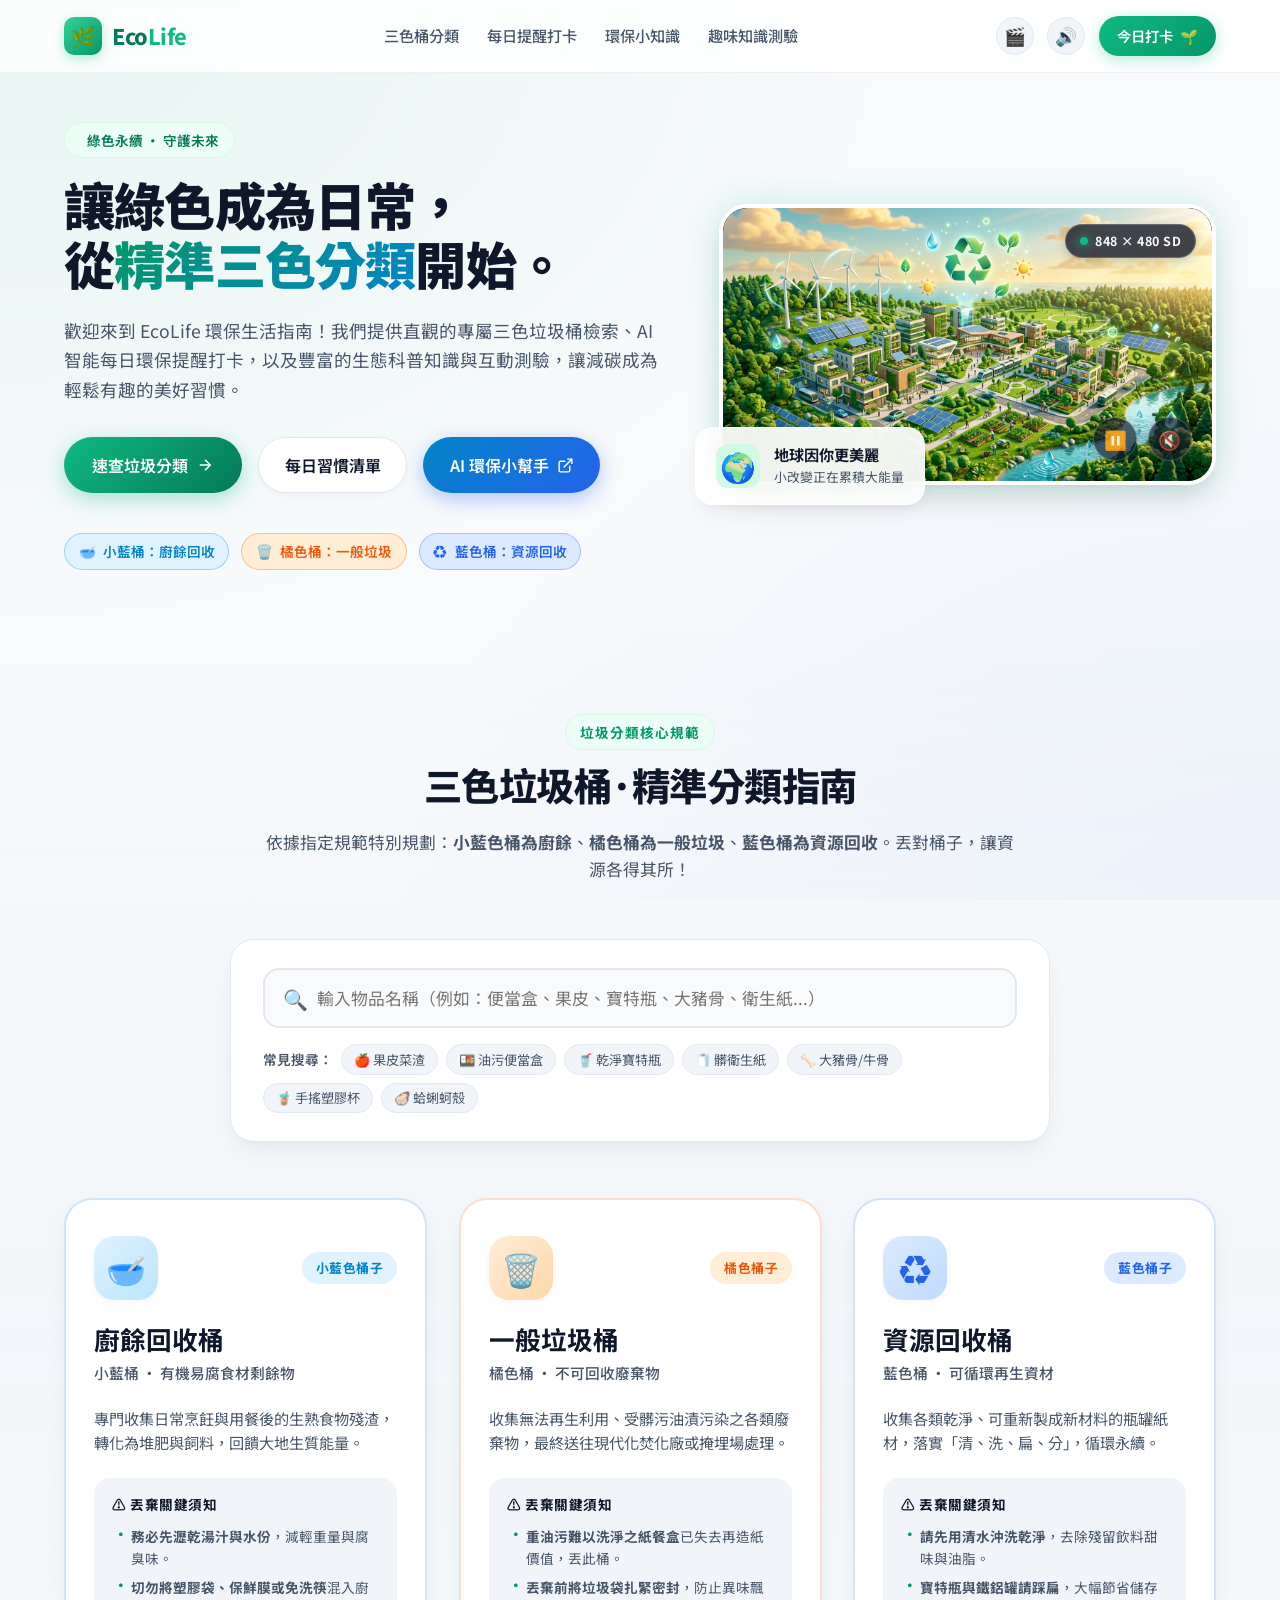
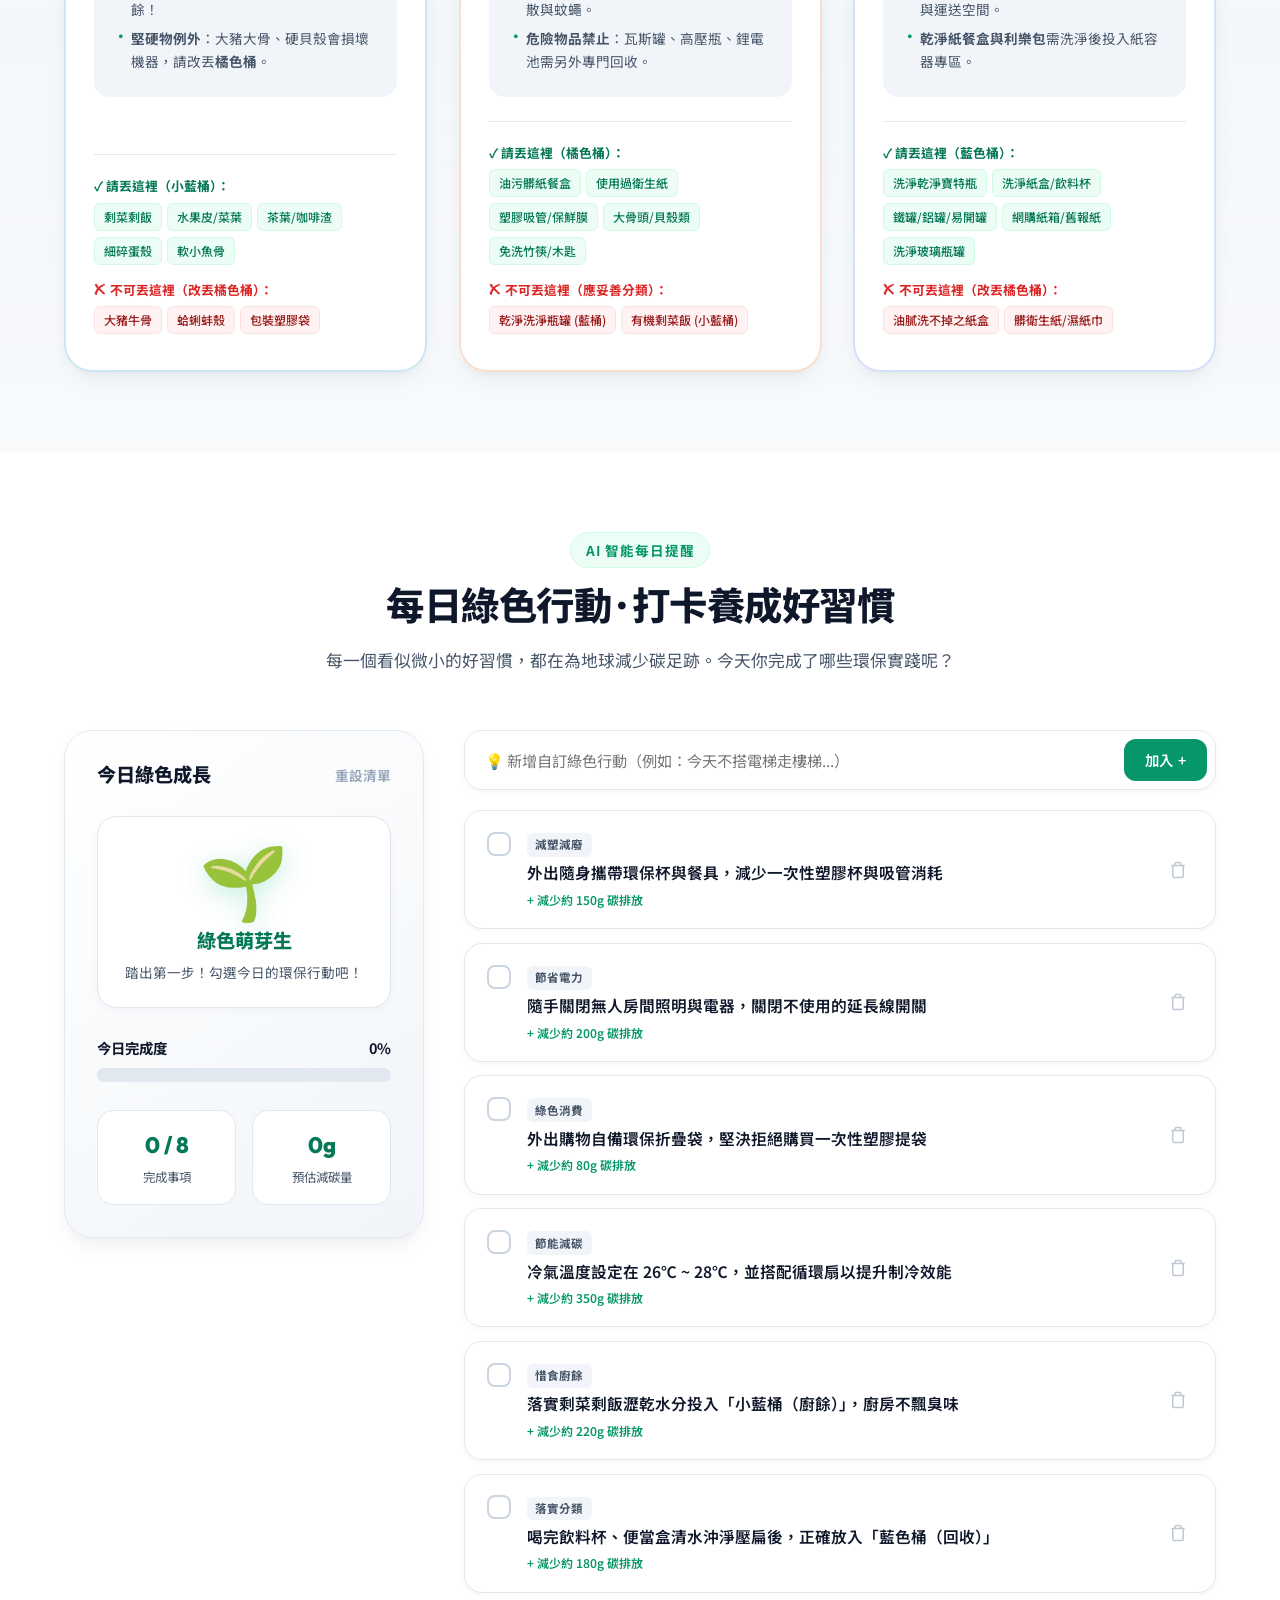
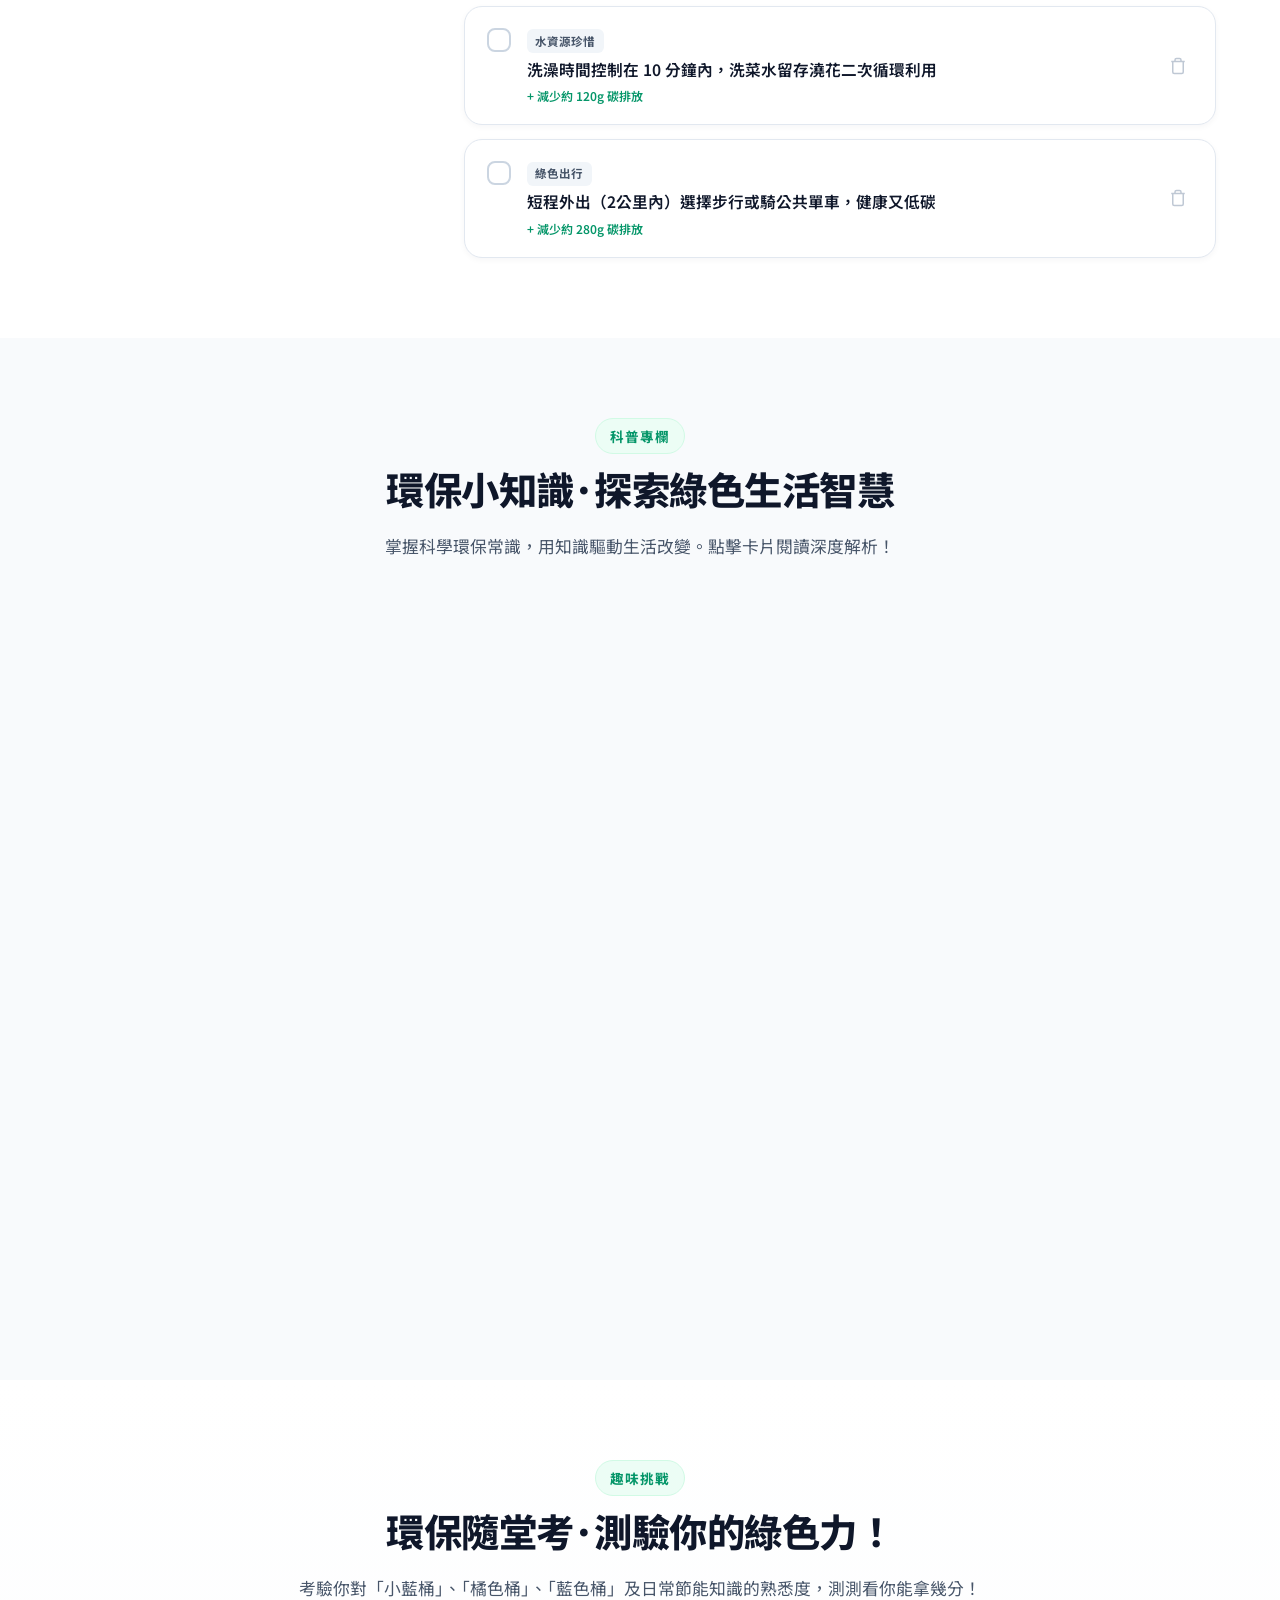
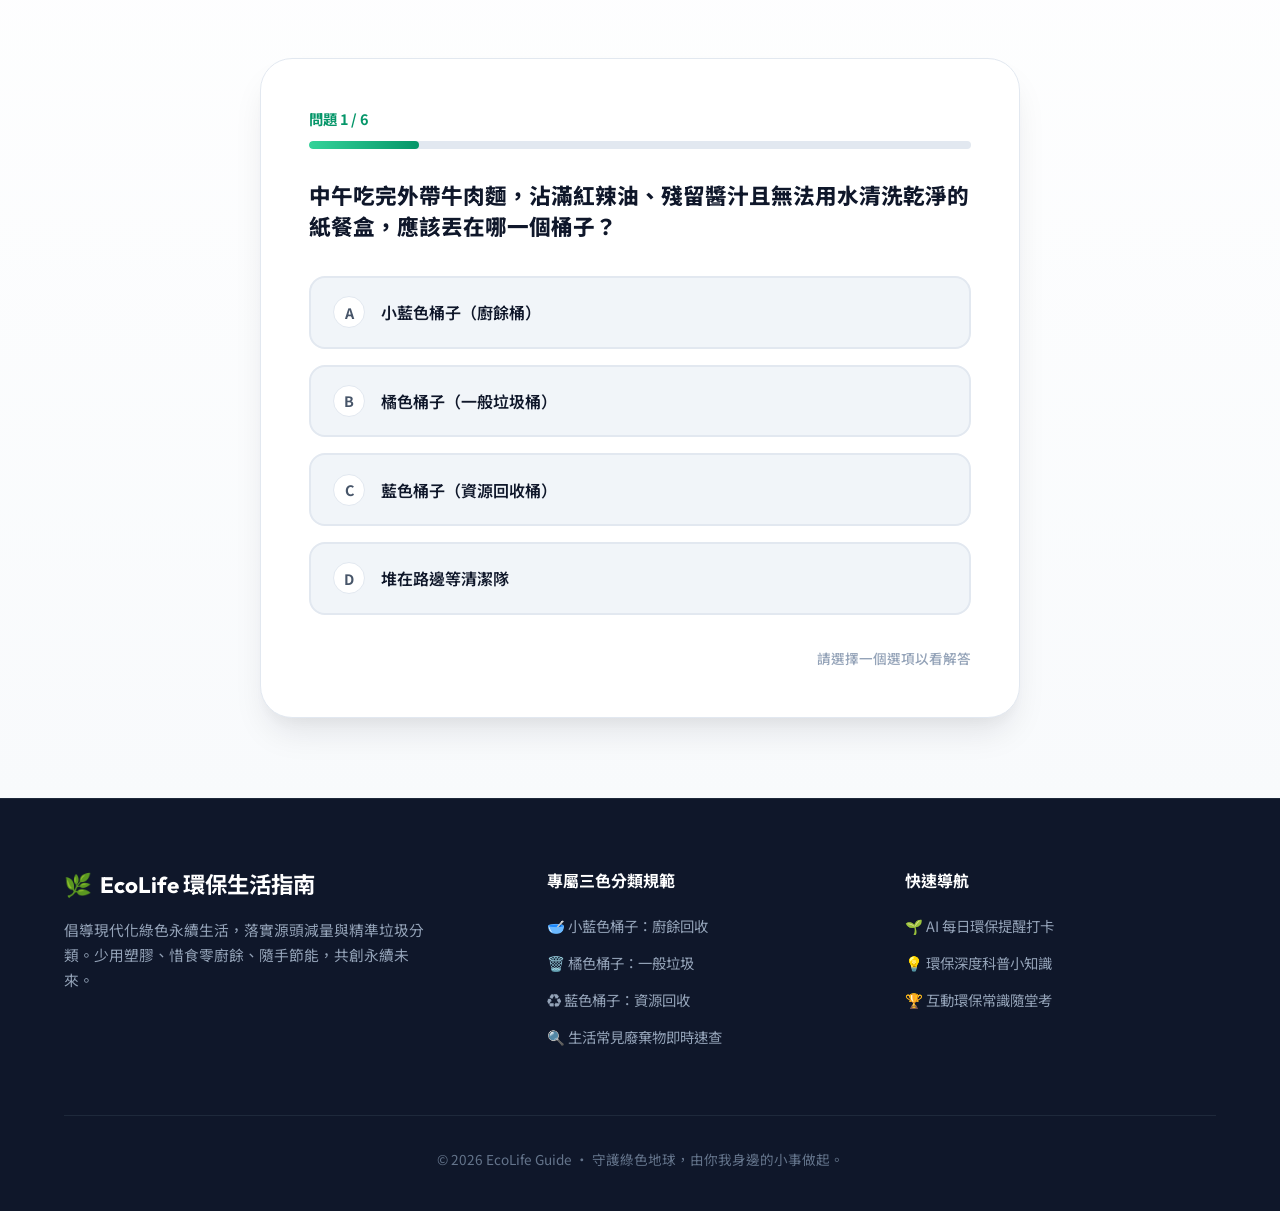
==== commit f6c5497c: "Add files via upload" ====
--- a/index.html
+++ b/index.html
@@ -1,15 +1,17 @@
 <!DOCTYPE html>
 <html lang="zh-TW">
+
 <head>
   <meta charset="UTF-8">
   <meta name="viewport" content="width=device-width, initial-scale=1.0">
   <title>EcoLife 環保生活指南 | 專屬三色垃圾桶分類 · AI每日提醒 · 環保知識庫</title>
-  
+
   <!-- SEO Meta Tags -->
-  <meta name="description" content="EcoLife 環保生活指南為您提供精準的三色垃圾桶分類（小藍桶廚餘、橘色桶一般垃圾、藍色桶資源回收）、AI智能每日環保提醒打卡、綠色知識庫與互動測驗，陪伴您實踐低碳永續生活。">
+  <meta name="description"
+    content="EcoLife 環保生活指南為您提供精準的三色垃圾桶分類（小藍桶廚餘、橘色桶一般垃圾、藍色桶資源回收）、AI智能每日環保提醒打卡、綠色知識庫與互動測驗，陪伴您實踐低碳永續生活。">
   <meta name="keywords" content="環保網站, 垃圾分類, 小藍桶廚餘, 橘色桶一般垃圾, 藍色桶資源回收, 環保提醒, 減碳生活, 永續發展, 環保測驗">
   <meta name="author" content="EcoLife 綠色生活指南">
-  
+
   <!-- Open Graph Meta Tags -->
   <meta property="og:title" content="EcoLife 環保生活指南 | 專屬三色垃圾桶分類 · AI每日提醒">
   <meta property="og:description" content="精準掌握小藍桶（廚餘）、橘色桶（一般垃圾）、藍色桶（資源回收）分類規範，每日打卡累積綠色能量！">
@@ -17,11 +19,13 @@
   <meta property="og:type" content="website">
 
   <!-- Favicon -->
-  <link rel="icon" href="data:image/svg+xml,<svg xmlns=%22http://www.w3.org/2000/svg%22 viewBox=%220 0 100 100%22><text y=%22.9em%22 font-size=%2290%22>🌱</text></svg>">
+  <link rel="icon"
+    href="data:image/svg+xml,<svg xmlns=%22http://www.w3.org/2000/svg%22 viewBox=%220 0 100 100%22><text y=%22.9em%22 font-size=%2290%22>🌱</text></svg>">
 
   <!-- Stylesheet -->
   <link rel="stylesheet" href="css/style.css">
 </head>
+
 <body>
 
   <!-- ==================== 入場開場動畫 (Intro Splash Screen) ==================== -->
@@ -95,10 +99,19 @@
             <div class="hero-cta-group">
               <a href="#bins" class="btn-primary" id="heroCtaBins">
                 <span>速查垃圾分類</span>
-                <svg width="18" height="18" viewBox="0 0 24 24" fill="none" stroke="currentColor" stroke-width="2"><path d="M5 12h14M12 5l7 7-7 7"/></svg>
+                <svg width="18" height="18" viewBox="0 0 24 24" fill="none" stroke="currentColor" stroke-width="2">
+                  <path d="M5 12h14M12 5l7 7-7 7" />
+                </svg>
               </a>
               <a href="#reminders" class="btn-secondary" id="heroCtaReminders">
                 <span>每日習慣清單</span>
+              </a>
+              <a href="https://new-website-azure-beta.vercel.app/" class="btn-accent" id="heroCustomLinkBtn">
+                <span>AI 環保小幫手</span>
+                <svg width="17" height="17" viewBox="0 0 24 24" fill="none" stroke="currentColor" stroke-width="2"
+                  stroke-linecap="round" stroke-linejoin="round">
+                  <path d="M18 13v6a2 2 0 0 1-2 2H5a2 2 0 0 1-2-2V8a2 2 0 0 1 2-2h6M15 3h6v6M10 14L21 3" />
+                </svg>
               </a>
             </div>
 
@@ -120,26 +133,40 @@
           </div>
 
           <div class="hero-visual">
-            <div class="hero-image-wrapper hero-video-container">
-              <video
-                class="hero-video"
-                id="heroVideo"
-                autoplay
-                muted
-                loop
-                playsinline
-                poster="assets/images/hero.jpg"
-                width="848"
-                height="480"
-                preload="metadata"
-                title="綠色永續生活概念宣傳影片"
-              >
-                <source src="assets/videos/hero.mp4" type="video/mp4">
-                您的瀏覽器不支援 HTML5 影片標籤。
+            <div class="hero-image-wrapper hero-video-container" id="heroVideoContainer">
+              <!-- 848x480 SD 規格標籤 -->
+              <div class="video-sd-badge">
+                <span class="badge-dot"></span>
+                <span>848 × 480 SD</span>
+              </div>
+
+              <!-- 影片播放器 (指定解析度 848x480, 支援 video.mp4) -->
+              <video class="hero-video" id="heroVideo" autoplay muted loop playsinline poster="assets/images/hero.jpg"
+                width="848" height="480" preload="auto" title="綠色永續生活宣傳影片">
+                <!-- 優先支援根目錄 video.mp4，同時向下相容 assets/videos/video.mp4 -->
+                <source src="video.mp4" type="video/mp4">
+                <source src="assets/videos/video.mp4" type="video/mp4">
+                <source src="assets/video.mp4" type="video/mp4">
+                您的瀏覽器不支援 HTML5 影片播放。
               </video>
-              <button type="button" class="video-play-toggle" id="videoPlayToggle" title="暫停/播放影片" aria-label="影片播放開關">
-                <span class="video-toggle-icon" id="videoToggleIcon">⏸️</span>
-              </button>
+
+              <!-- 懸浮多功能影片控制列 -->
+              <div class="video-controls-overlay">
+                <button type="button" class="video-ctrl-btn" id="videoPlayToggle" title="暫停/播放影片" aria-label="影片播放開關">
+                  <span class="video-toggle-icon" id="videoToggleIcon">⏸️</span>
+                </button>
+                <button type="button" class="video-ctrl-btn" id="videoMuteToggle" title="開啟/關閉聲音" aria-label="影片音效開關">
+                  <span class="video-toggle-icon" id="videoMuteIcon">🔇</span>
+                </button>
+              </div>
+
+              <!-- 檔案提示（若 video.mp4 尚未置入時之友善提醒） -->
+              <div class="video-fallback-notice" id="videoFallbackNotice" style="display: none;">
+                <div class="fallback-pill">
+                  <span>📹</span>
+                  <span>請將 <strong>video.mp4</strong> 放置於網站資料夾即可自動播放</span>
+                </div>
+              </div>
             </div>
             <div class="hero-floating-card">
               <div class="floating-icon">🌍</div>
@@ -168,7 +195,8 @@
         <div class="bin-search-box reveal-item" id="binSearchBox">
           <div class="search-input-wrapper">
             <span class="search-icon">🔍</span>
-            <input type="text" id="binSearchInput" class="bin-search-input" placeholder="輸入物品名稱（例如：便當盒、果皮、寶特瓶、大豬骨、衛生紙...）" autocomplete="off">
+            <input type="text" id="binSearchInput" class="bin-search-input"
+              placeholder="輸入物品名稱（例如：便當盒、果皮、寶特瓶、大豬骨、衛生紙...）" autocomplete="off">
           </div>
           <div class="quick-tags-wrapper">
             <span class="quick-tags-label">常見搜尋：</span>
@@ -186,7 +214,7 @@
 
         <!-- 3 大桶立體展示卡片 -->
         <div class="bins-grid" id="binsGrid">
-          
+
           <!-- 小藍色桶子 (廚餘) -->
           <div class="bin-card bin-card-kitchen reveal-item" id="cardKitchen" data-bin="KITCHEN">
             <div class="bin-header-visual">
@@ -330,7 +358,7 @@
         </div>
 
         <div class="reminders-layout">
-          
+
           <!-- 左側：個人綠色打卡成就面板 -->
           <div class="eco-tracker-card reveal-item" id="trackerCard">
             <div class="tracker-header">
@@ -368,10 +396,11 @@
 
           <!-- 右側：提醒清單與新增自訂 -->
           <div class="reminders-main-panel">
-            
+
             <!-- 自訂新增提醒表單 -->
             <form class="add-reminder-form reveal-item" id="addReminderForm">
-              <input type="text" id="newReminderInput" class="new-reminder-input" placeholder="💡 新增自訂綠色行動（例如：今天不搭電梯走樓梯...）" maxlength="50" autocomplete="off">
+              <input type="text" id="newReminderInput" class="new-reminder-input"
+                placeholder="💡 新增自訂綠色行動（例如：今天不搭電梯走樓梯...）" maxlength="50" autocomplete="off">
               <button type="submit" class="btn-add-reminder" id="btnAddReminder">
                 <span>加入</span>
                 <span aria-hidden="true">+</span>
@@ -467,4 +496,5 @@
   <script src="js/quiz.js"></script>
   <script src="js/app.js"></script>
 </body>
-</html>
+
+</html>
--- a/css/style.css
+++ b/css/style.css
@@ -349,6 +349,29 @@
   transform: translateY(-2px);
 }
 
+.btn-accent {
+  background: linear-gradient(135deg, #0284c7, #2563eb);
+  color: white;
+  border: none;
+  padding: 0.85rem 1.65rem;
+  border-radius: 50px;
+  font-weight: 600;
+  font-size: 1rem;
+  transition: all var(--tr-smooth);
+  display: inline-flex;
+  align-items: center;
+  gap: 0.5rem;
+  box-shadow: 0 6px 20px rgba(37, 99, 235, 0.35);
+  cursor: pointer;
+}
+
+.btn-accent:hover {
+  background: linear-gradient(135deg, #0369a1, #1d4ed8);
+  transform: translateY(-2px);
+  box-shadow: 0 10px 28px rgba(37, 99, 235, 0.5);
+  color: white;
+}
+
 /* 3 桶快速預覽 Pill 指標 */
 .hero-bins-quick-pills {
   display: flex;
@@ -399,6 +422,143 @@
   overflow: hidden;
   box-shadow: var(--shadow-lg), var(--shadow-glow-emerald);
   border: 4px solid white;
+}
+
+/* ==================== 848x480 SD 影片容器與樣式 ==================== */
+.hero-video-container {
+  aspect-ratio: 848 / 480;
+  width: 100%;
+  max-width: 848px;
+  background-color: #0b1329;
+  position: relative;
+  display: flex;
+  align-items: center;
+  justify-content: center;
+}
+
+.hero-video {
+  width: 100%;
+  height: 100%;
+  object-fit: cover;
+  display: block;
+  border-radius: 24px;
+  cursor: pointer;
+  background: #020617;
+  transition: filter 0.3s ease;
+}
+
+/* 848x480 SD 規格標籤 */
+.video-sd-badge {
+  position: absolute;
+  top: 1rem;
+  right: 1rem;
+  z-index: 10;
+  display: inline-flex;
+  align-items: center;
+  gap: 0.45rem;
+  padding: 0.35rem 0.85rem;
+  background: rgba(15, 23, 42, 0.78);
+  backdrop-filter: blur(10px);
+  -webkit-backdrop-filter: blur(10px);
+  border: 1px solid rgba(255, 255, 255, 0.2);
+  border-radius: 20px;
+  color: #f8fafc;
+  font-size: 0.78rem;
+  font-weight: 700;
+  letter-spacing: 0.5px;
+  pointer-events: none;
+  box-shadow: 0 4px 12px rgba(0, 0, 0, 0.2);
+}
+
+.video-sd-badge .badge-dot {
+  width: 8px;
+  height: 8px;
+  background-color: #10b981;
+  border-radius: 50%;
+  box-shadow: 0 0 10px #10b981;
+  animation: pulseDot 2s infinite ease-in-out;
+}
+
+@keyframes pulseDot {
+  0%, 100% { opacity: 1; transform: scale(1); }
+  50% { opacity: 0.45; transform: scale(0.85); }
+}
+
+/* 影片多功能控制懸浮列 */
+.video-controls-overlay {
+  position: absolute;
+  bottom: 1.25rem;
+  right: 1.25rem;
+  z-index: 10;
+  display: flex;
+  align-items: center;
+  gap: 0.65rem;
+  opacity: 0.85;
+  transition: opacity var(--tr-fast), transform var(--tr-fast);
+}
+
+.hero-video-container:hover .video-controls-overlay {
+  opacity: 1;
+}
+
+.video-ctrl-btn {
+  background: rgba(15, 23, 42, 0.78);
+  backdrop-filter: blur(12px);
+  -webkit-backdrop-filter: blur(12px);
+  border: 1px solid rgba(255, 255, 255, 0.25);
+  color: white;
+  width: 44px;
+  height: 44px;
+  border-radius: 50%;
+  display: flex;
+  align-items: center;
+  justify-content: center;
+  cursor: pointer;
+  box-shadow: 0 4px 14px rgba(0, 0, 0, 0.3);
+  transition: all var(--tr-smooth);
+  font-size: 1.15rem;
+  outline: none;
+}
+
+.video-ctrl-btn:hover {
+  background: var(--primary-600);
+  border-color: var(--primary-400);
+  transform: scale(1.1);
+  box-shadow: 0 6px 20px rgba(16, 185, 129, 0.45);
+}
+
+.video-ctrl-btn:active {
+  transform: scale(0.95);
+}
+
+/* 檔案未載入時的友善提示 */
+.video-fallback-notice {
+  position: absolute;
+  top: 50%;
+  left: 50%;
+  transform: translate(-50%, -50%);
+  z-index: 8;
+  pointer-events: none;
+  width: 85%;
+  max-width: 400px;
+}
+
+.video-fallback-notice .fallback-pill {
+  background: rgba(15, 23, 42, 0.88);
+  backdrop-filter: blur(14px);
+  -webkit-backdrop-filter: blur(14px);
+  border: 1px solid rgba(255, 255, 255, 0.2);
+  color: #f1f5f9;
+  padding: 0.75rem 1.25rem;
+  border-radius: 30px;
+  font-size: 0.85rem;
+  display: flex;
+  align-items: center;
+  justify-content: center;
+  gap: 0.6rem;
+  box-shadow: 0 12px 28px rgba(0, 0, 0, 0.4);
+  line-height: 1.4;
+  text-align: center;
 }
 
 .hero-image {
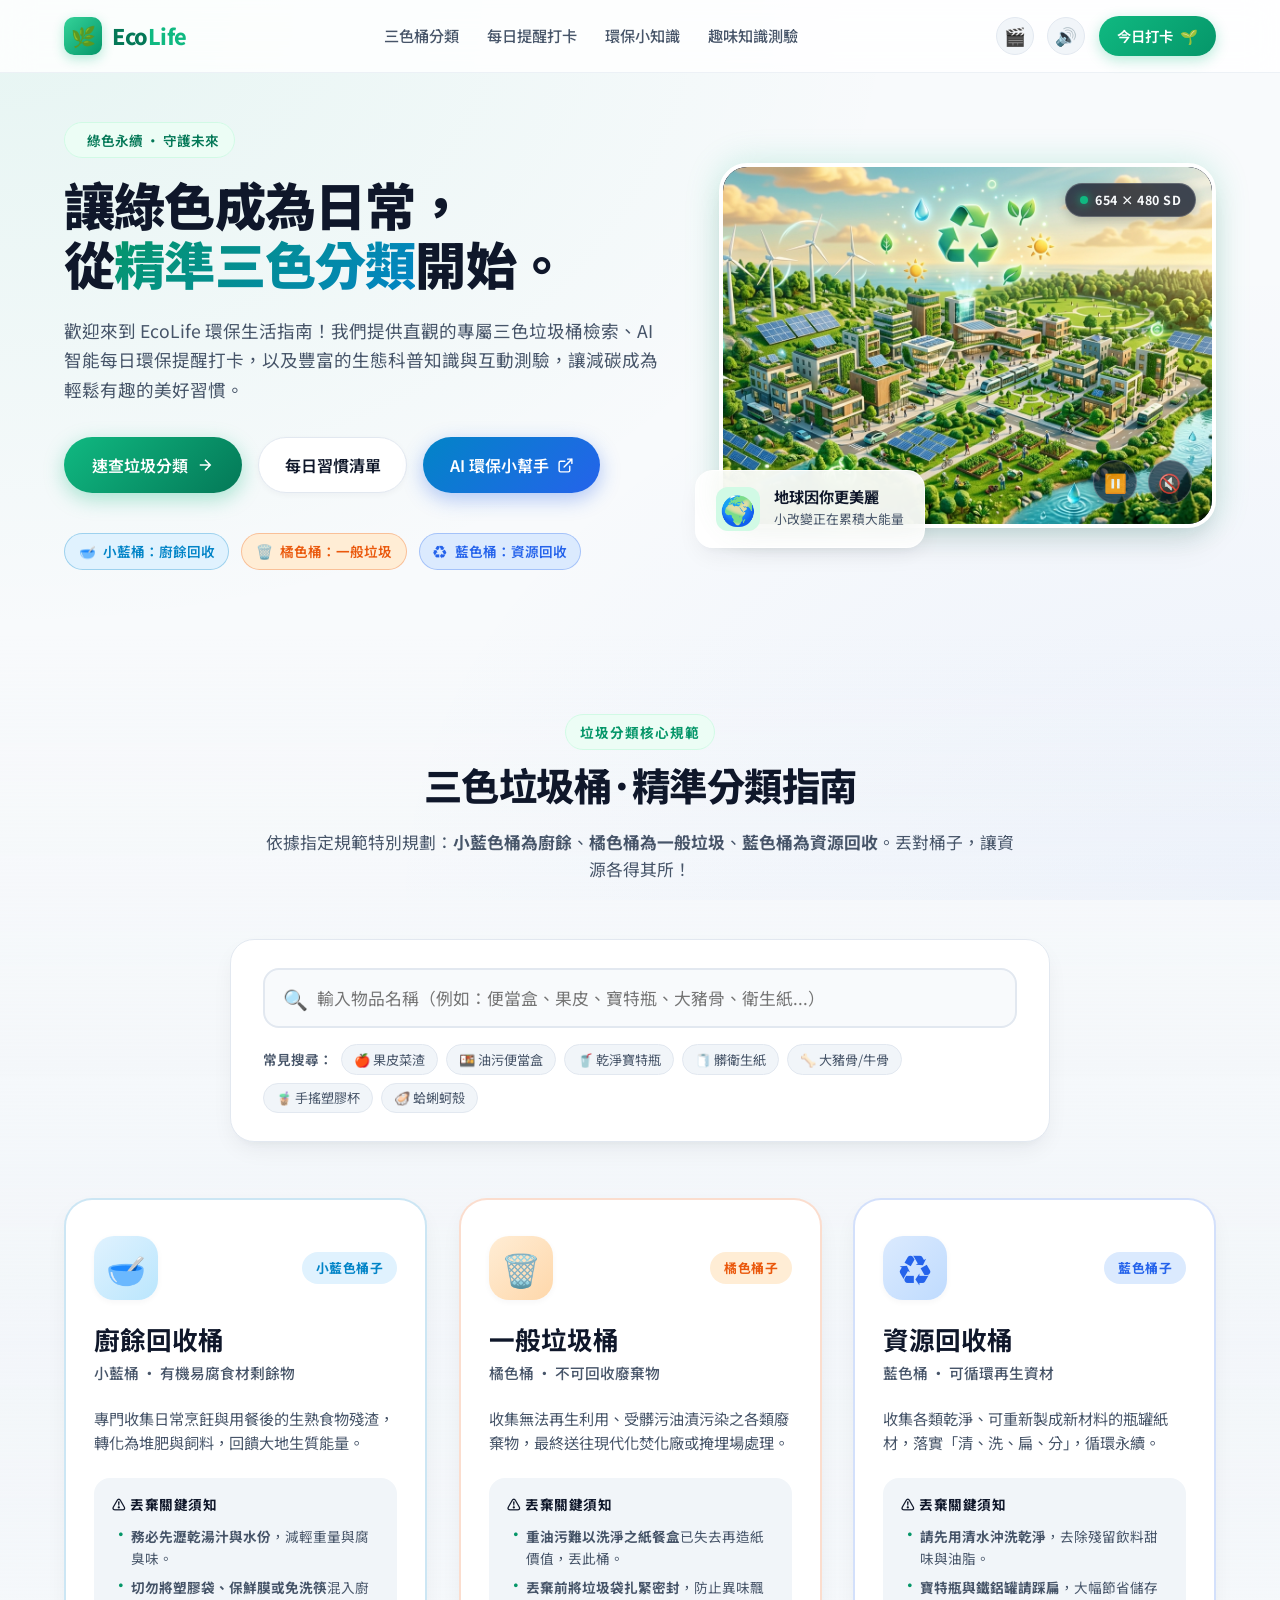
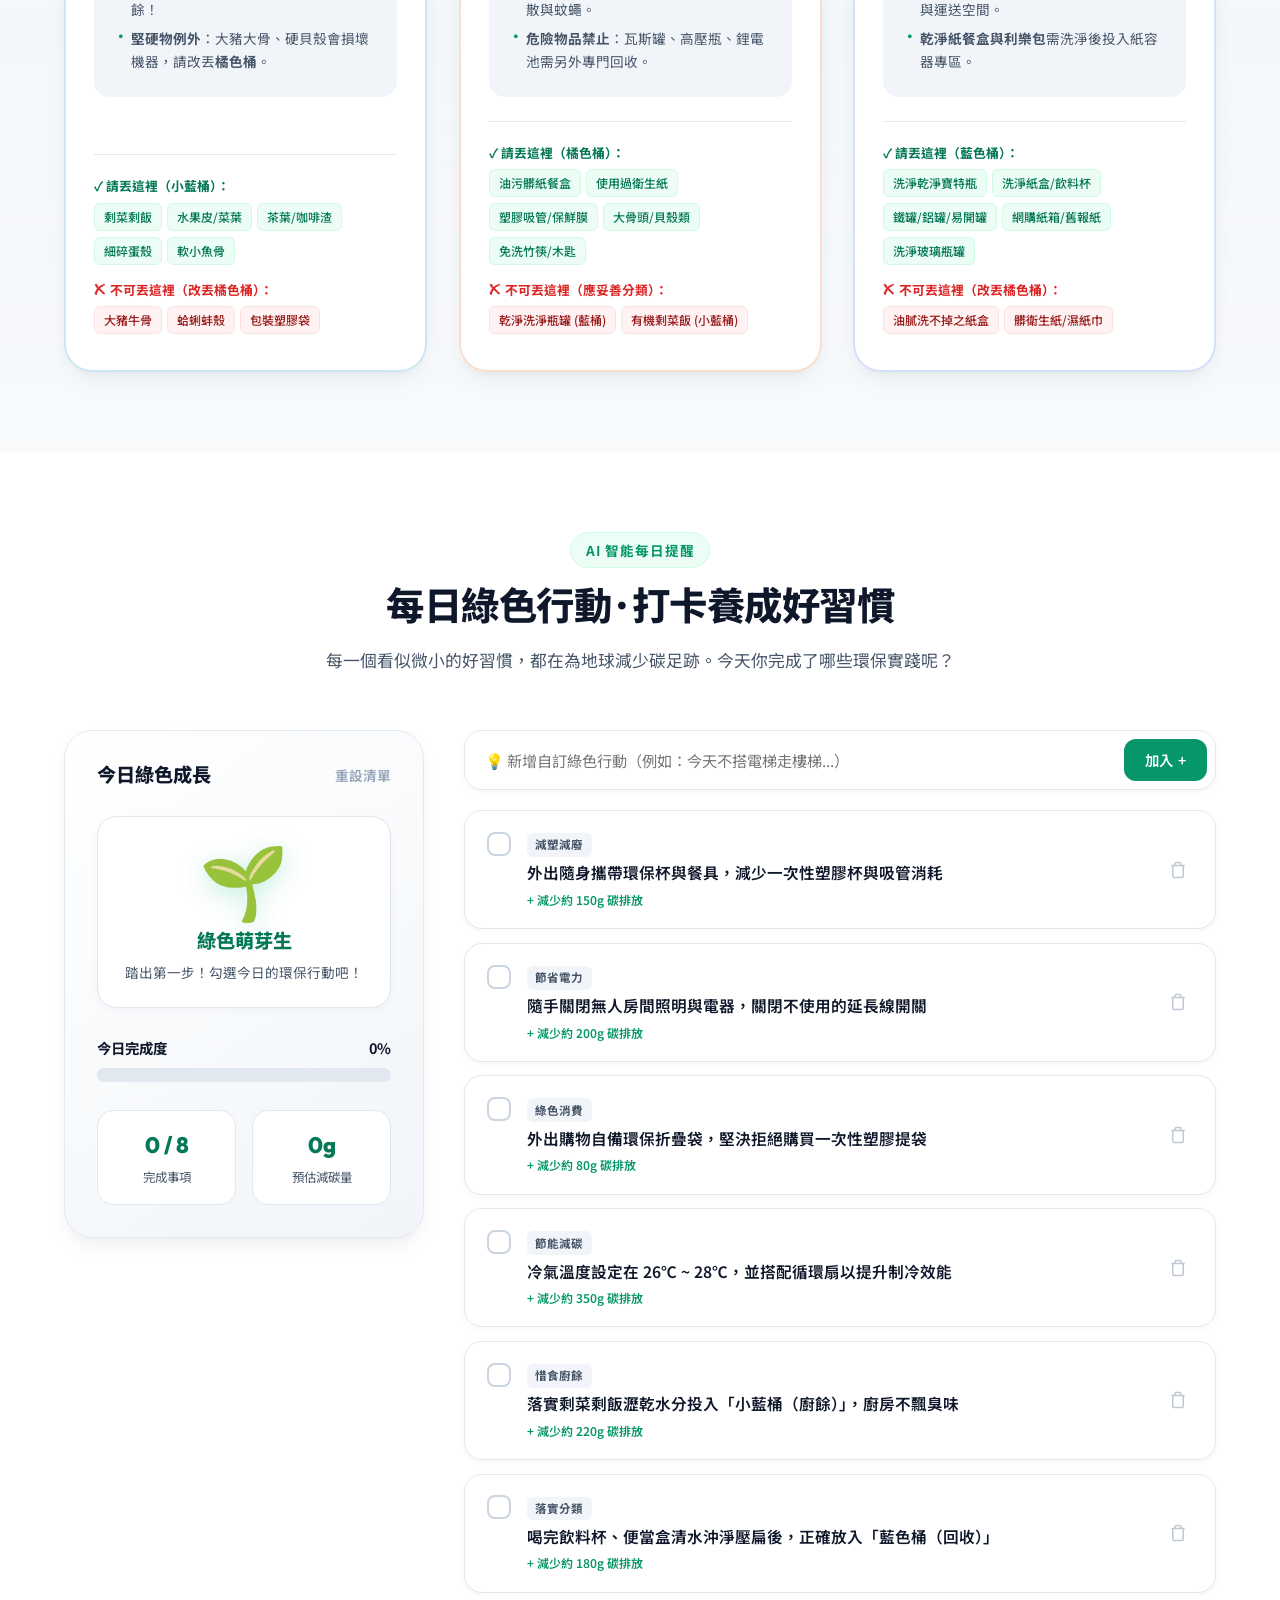
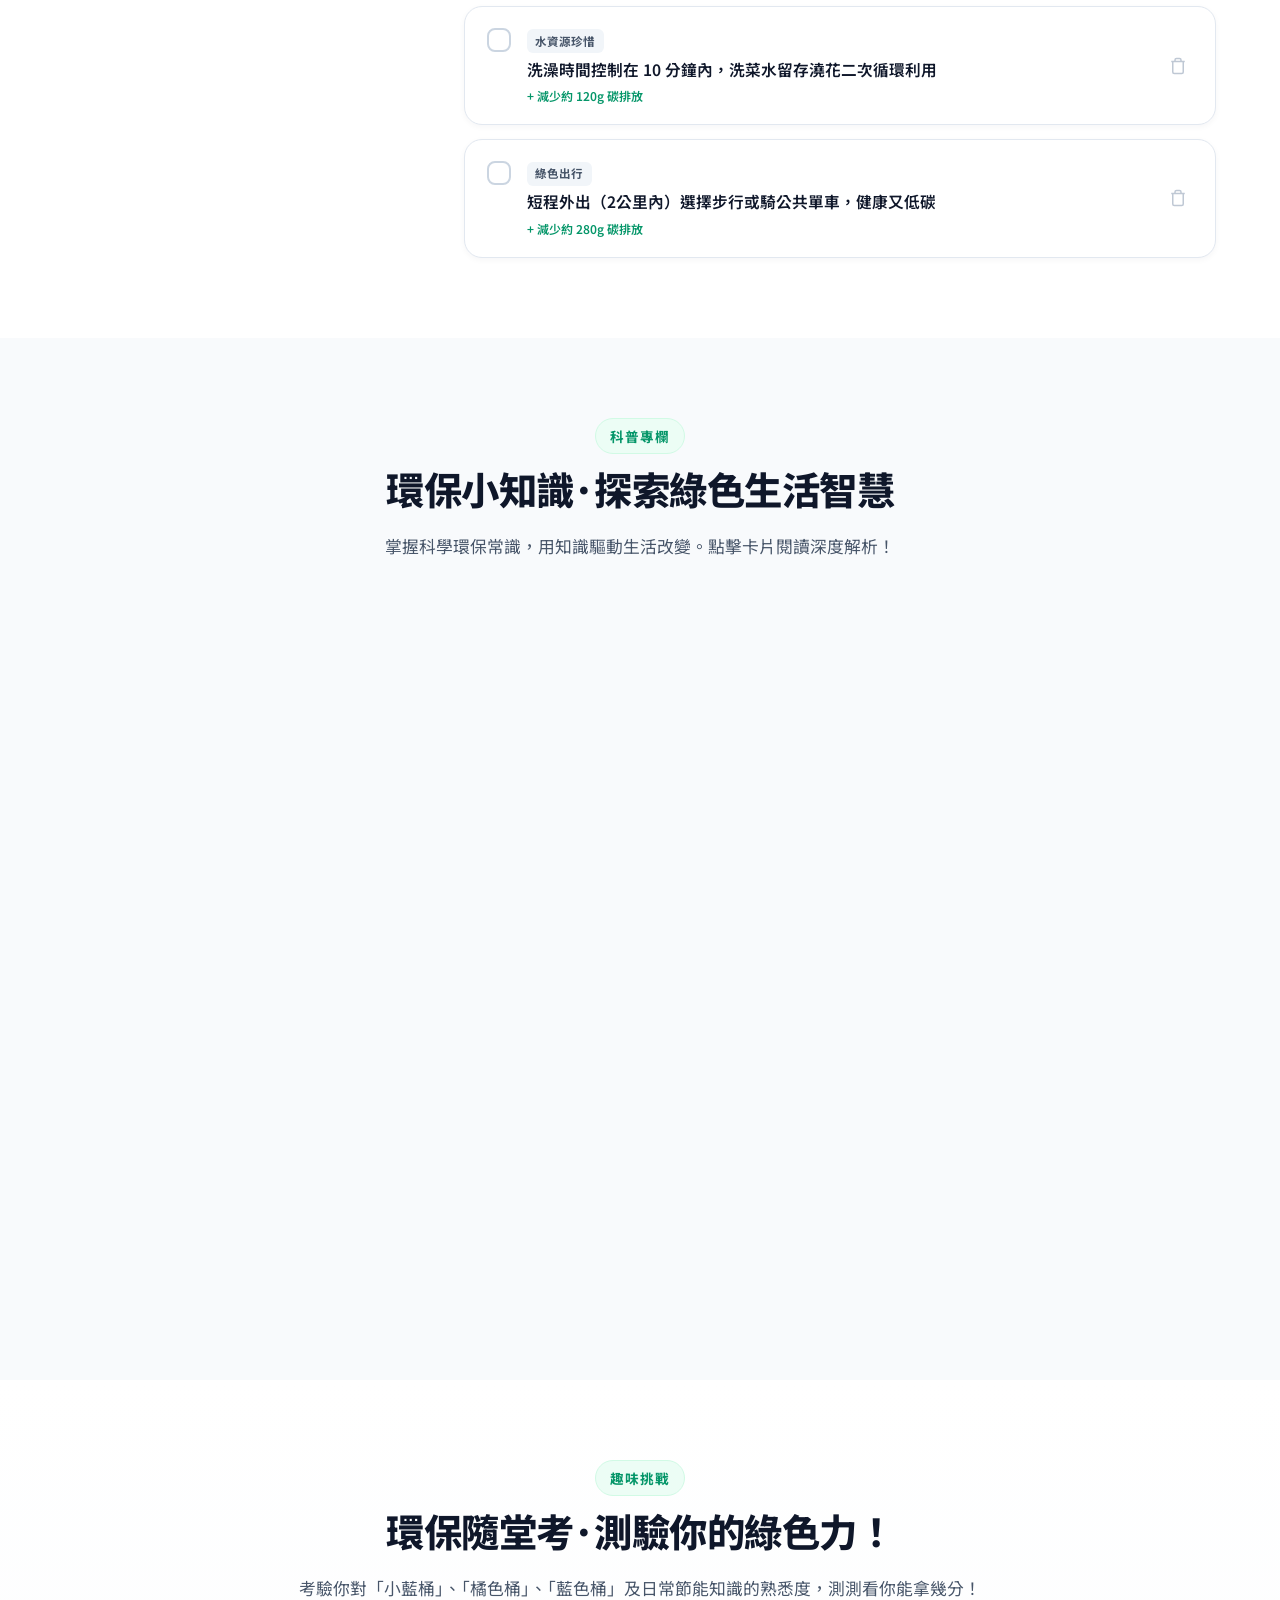
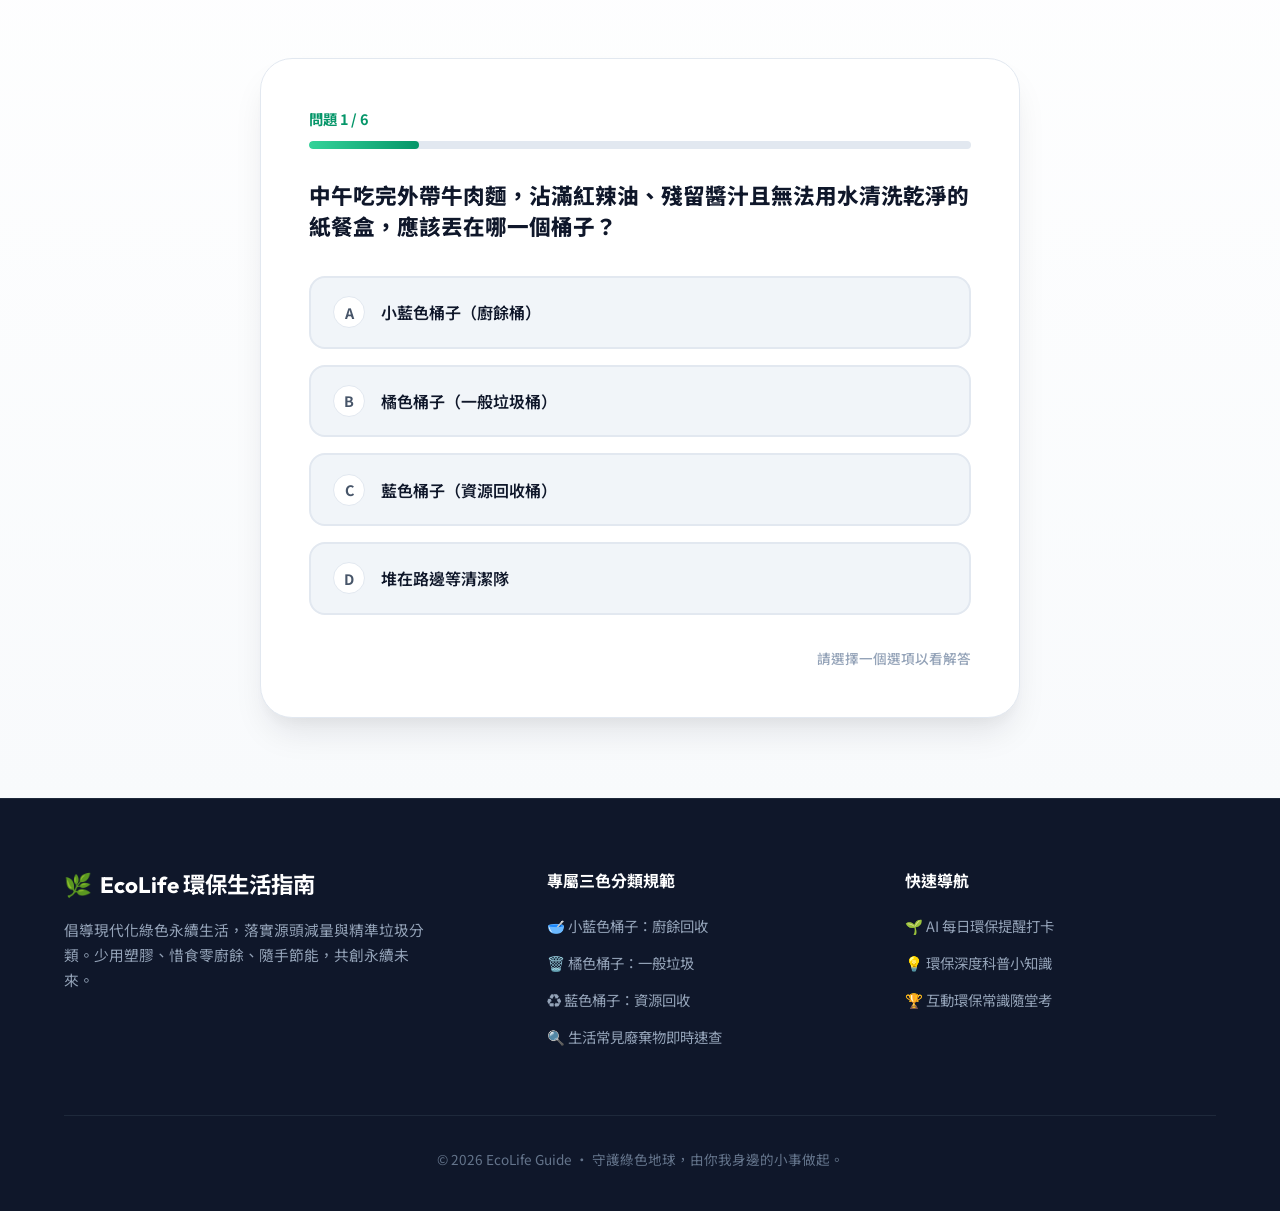
==== commit 2625f41d: "Add files via upload" ====
--- a/index.html
+++ b/index.html
@@ -134,15 +134,15 @@
 
           <div class="hero-visual">
             <div class="hero-image-wrapper hero-video-container" id="heroVideoContainer">
-              <!-- 848x480 SD 規格標籤 -->
+              <!-- 654x480 SD 規格標籤 -->
               <div class="video-sd-badge">
                 <span class="badge-dot"></span>
-                <span>848 × 480 SD</span>
-              </div>
-
-              <!-- 影片播放器 (指定解析度 848x480, 支援 video.mp4) -->
+                <span>654 × 480 SD</span>
+              </div>
+
+              <!-- 影片播放器 (指定解析度 654x480, 支援 video.mp4) -->
               <video class="hero-video" id="heroVideo" autoplay muted loop playsinline poster="assets/images/hero.jpg"
-                width="848" height="480" preload="auto" title="綠色永續生活宣傳影片">
+                width="654" height="480" preload="auto" title="綠色永續生活宣傳影片">
                 <!-- 優先支援根目錄 video.mp4，同時向下相容 assets/videos/video.mp4 -->
                 <source src="video.mp4" type="video/mp4">
                 <source src="assets/videos/video.mp4" type="video/mp4">
--- a/css/style.css
+++ b/css/style.css
@@ -424,11 +424,11 @@
   border: 4px solid white;
 }
 
-/* ==================== 848x480 SD 影片容器與樣式 ==================== */
+/* ==================== 654x480 SD 影片容器與樣式 ==================== */
 .hero-video-container {
-  aspect-ratio: 848 / 480;
+  aspect-ratio: 654 / 480;
   width: 100%;
-  max-width: 848px;
+  max-width: 654px;
   background-color: #0b1329;
   position: relative;
   display: flex;
@@ -447,7 +447,7 @@
   transition: filter 0.3s ease;
 }
 
-/* 848x480 SD 規格標籤 */
+/* 654x480 SD 規格標籤 */
 .video-sd-badge {
   position: absolute;
   top: 1rem;
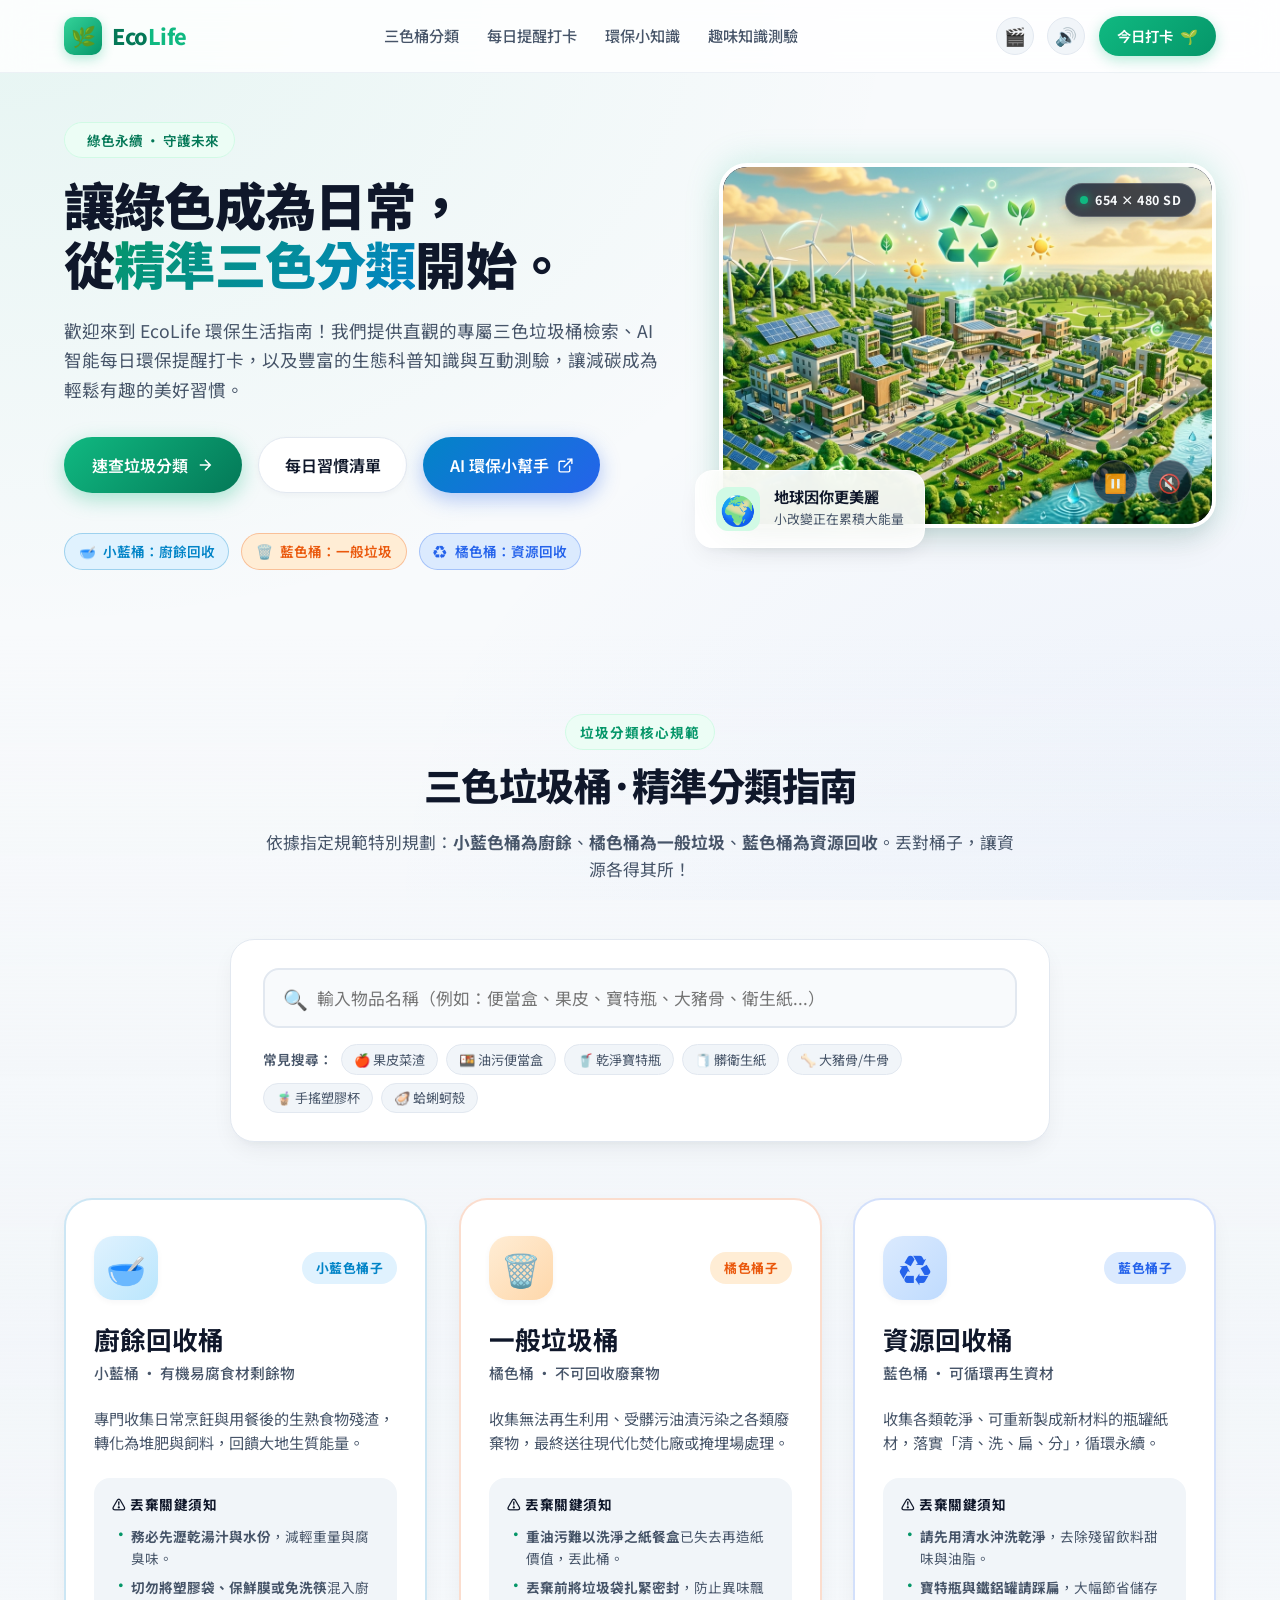
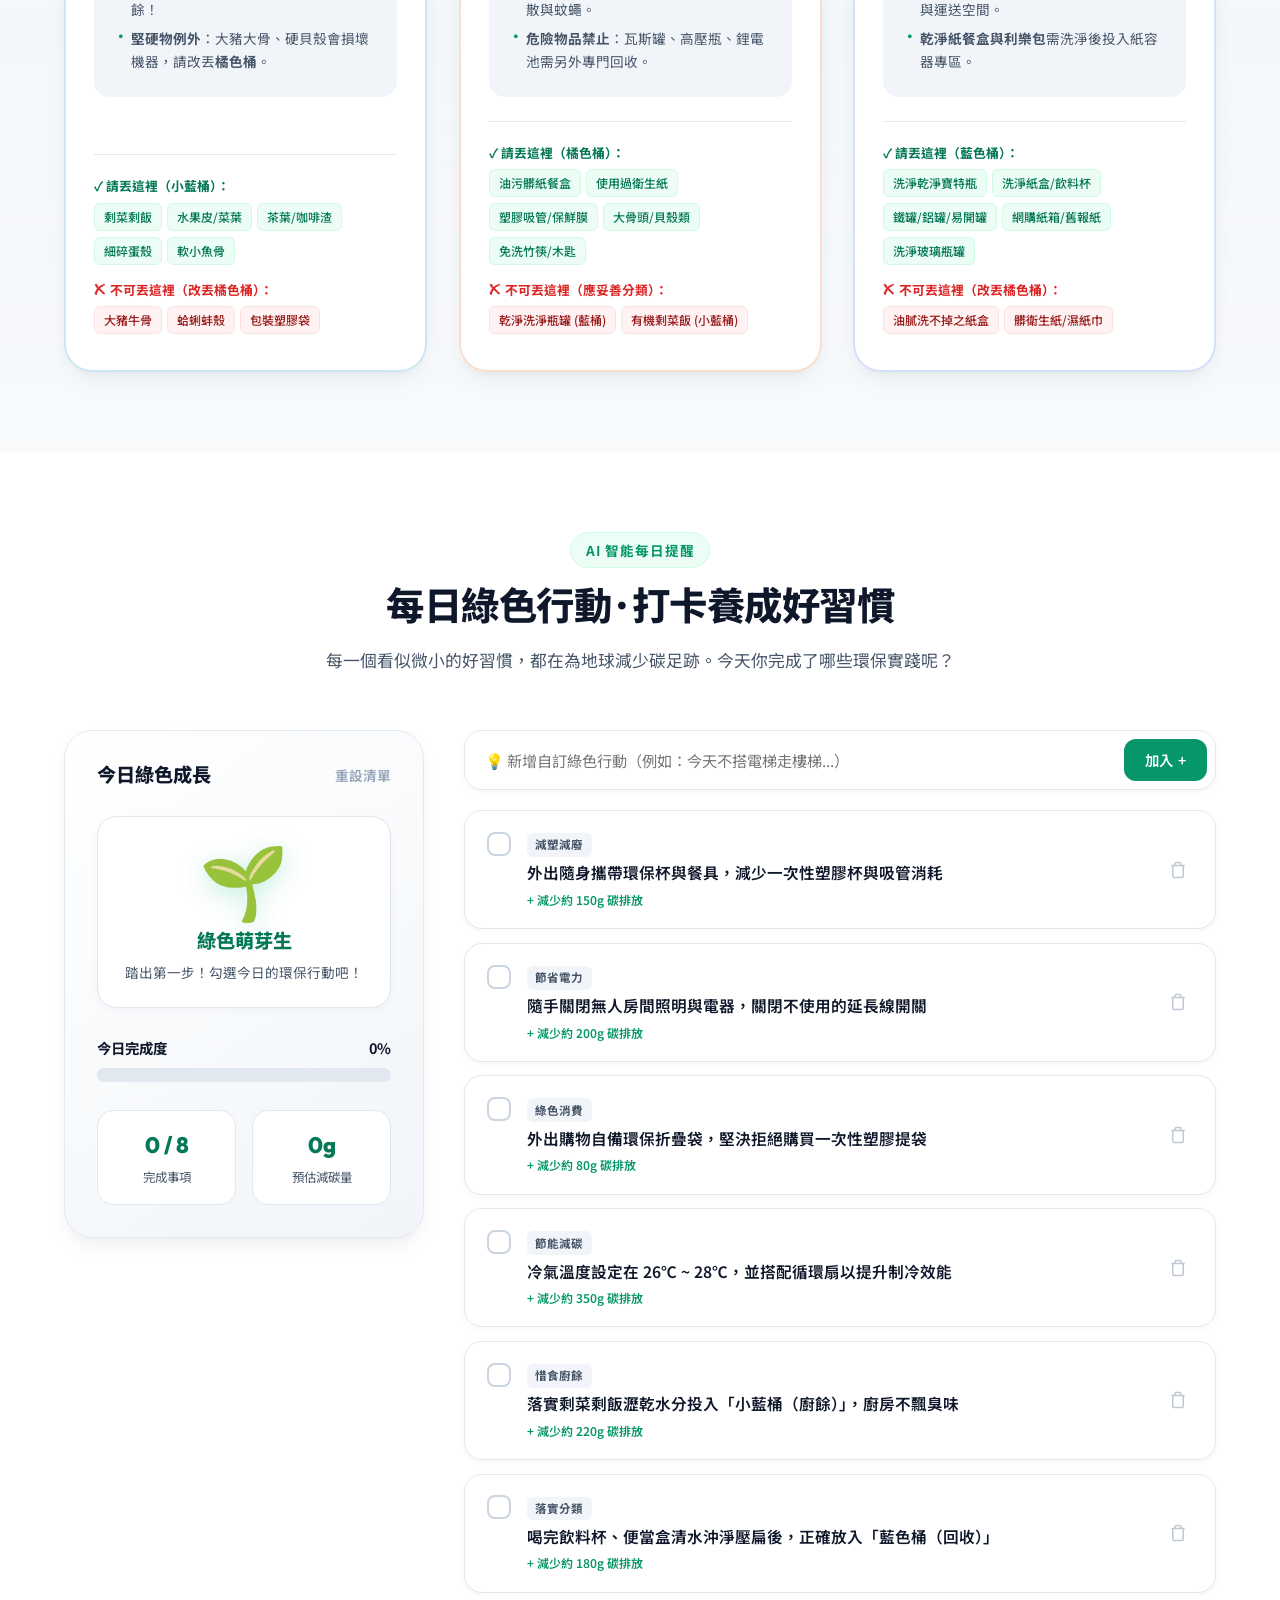
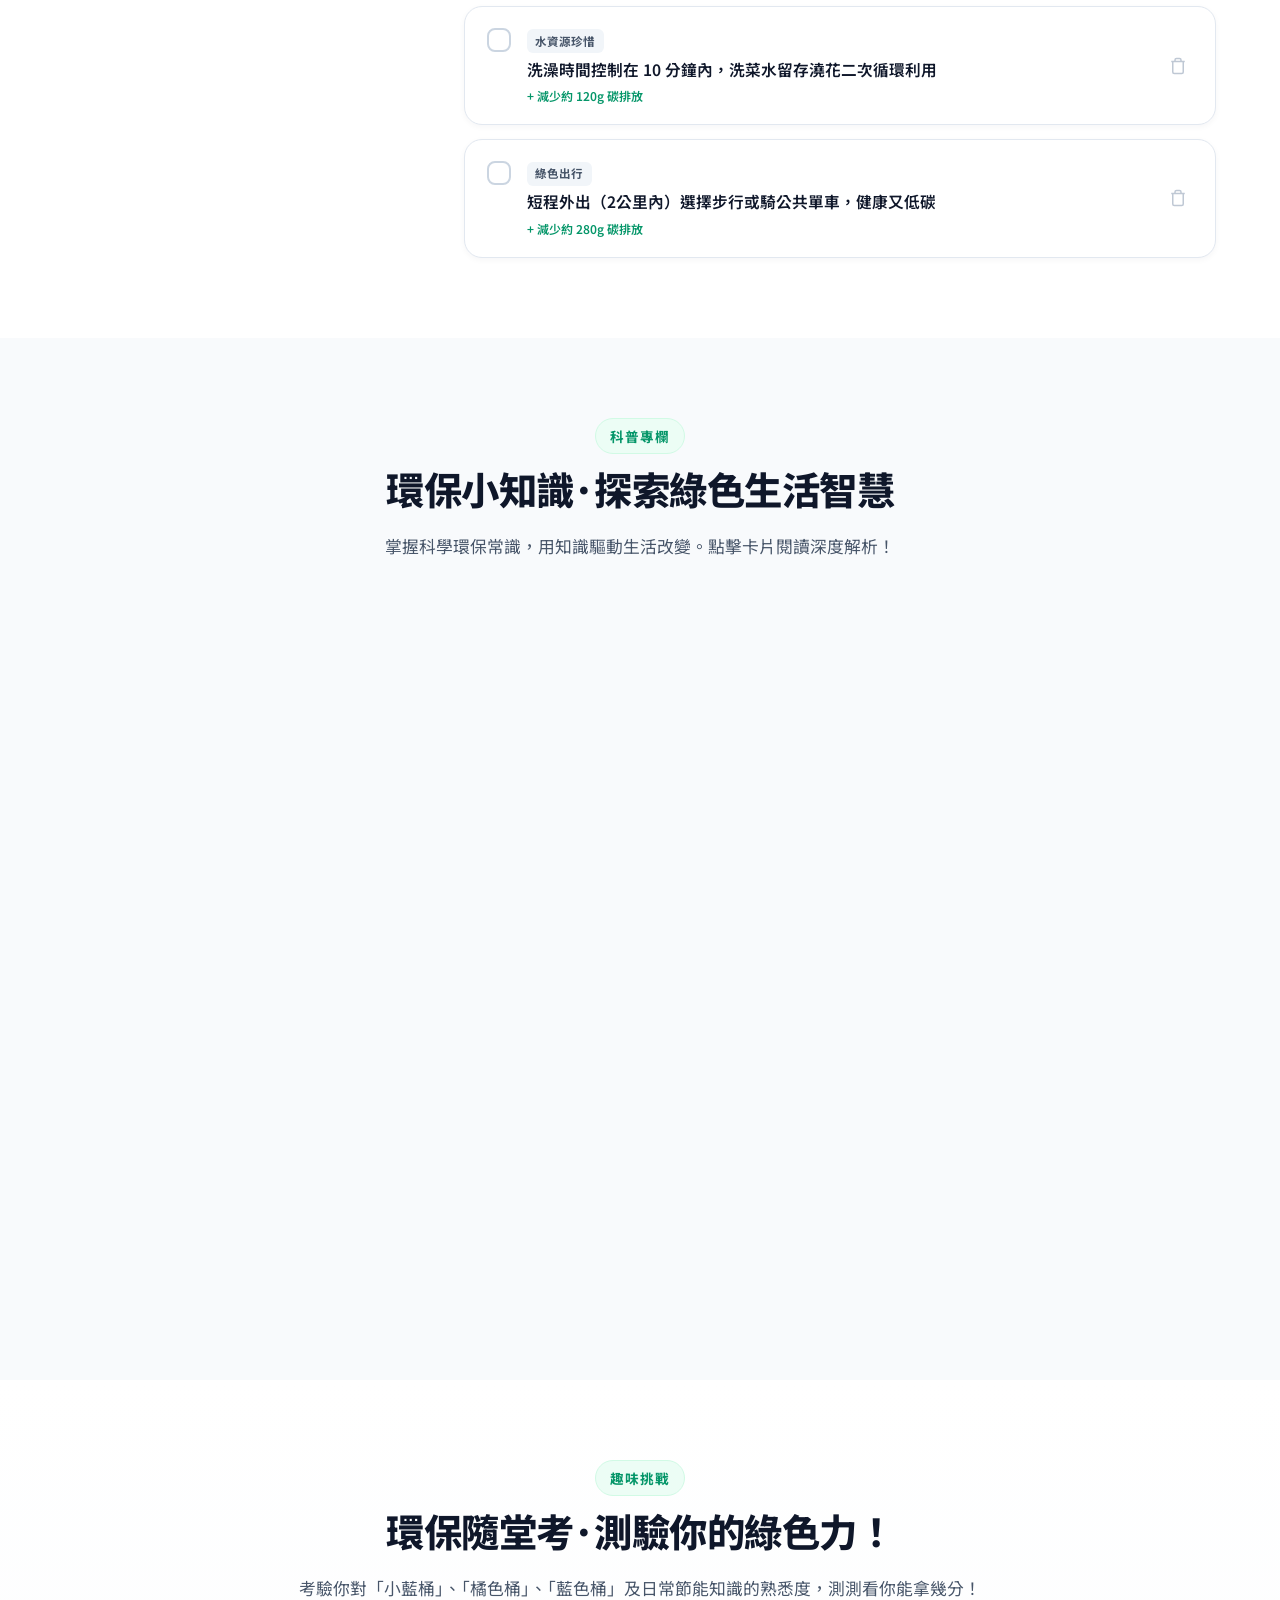
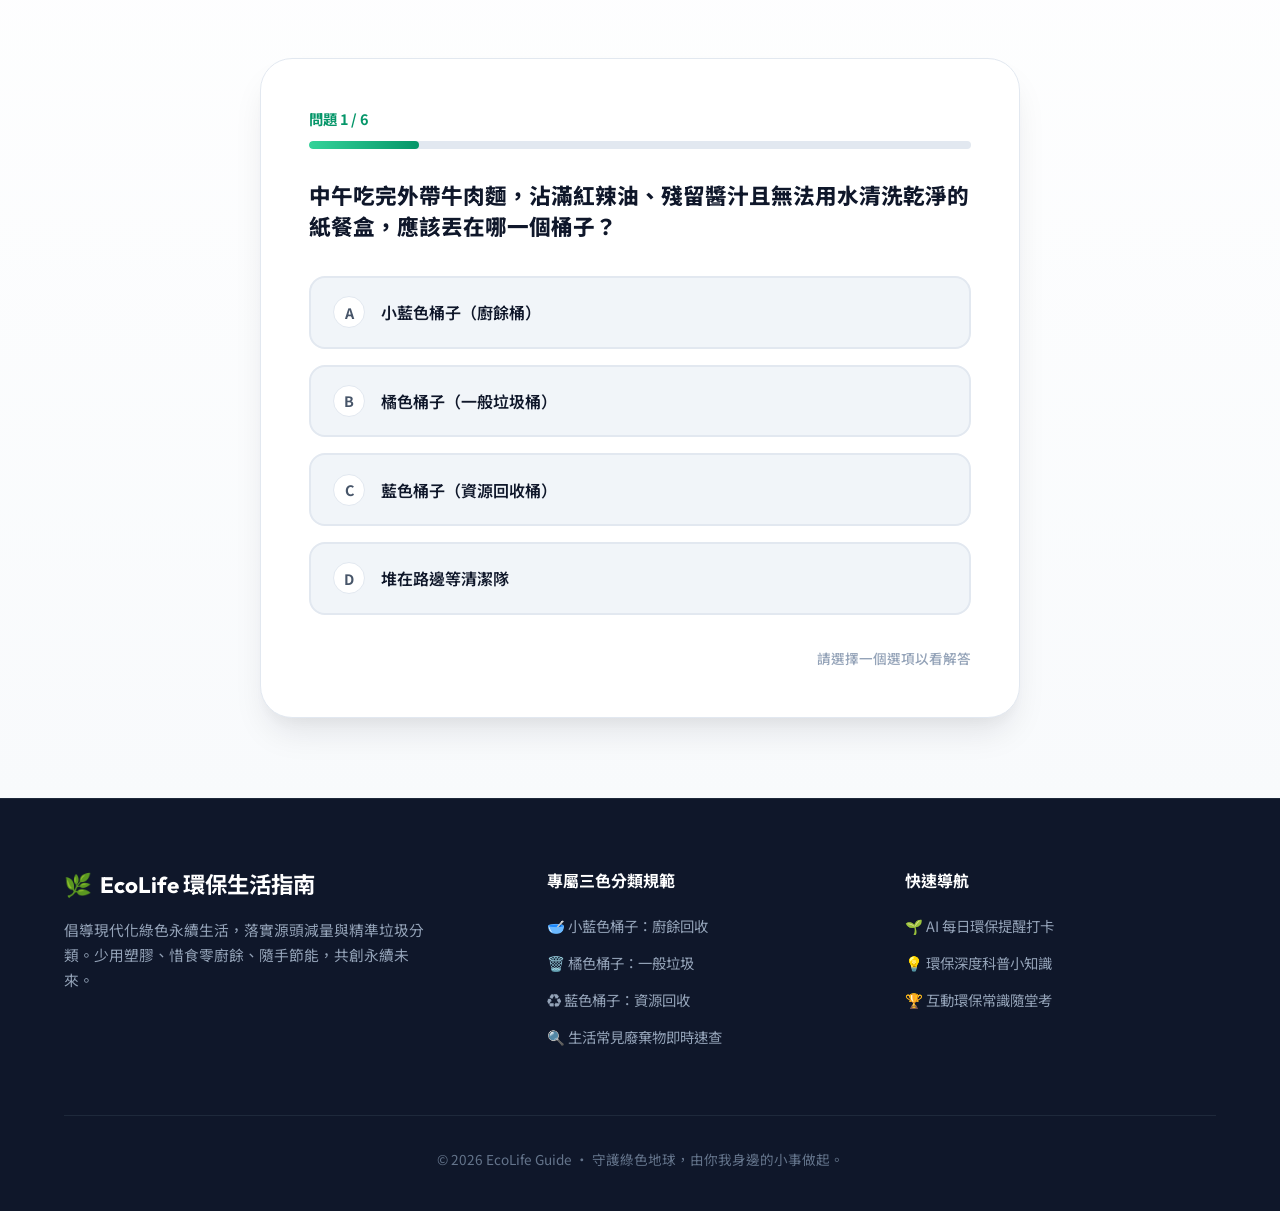
==== commit 70793ee1: "Add files via upload" ====
--- a/index.html
+++ b/index.html
@@ -123,11 +123,11 @@
               </div>
               <div class="bin-pill bin-pill-trash" title="橘色的桶子為垃圾桶">
                 <span>🗑️</span>
-                <span>橘色桶：一般垃圾</span>
+                <span>藍色桶：一般垃圾</span>
               </div>
               <div class="bin-pill bin-pill-recycle" title="藍色則是回收">
                 <span>♻️</span>
-                <span>藍色桶：資源回收</span>
+                <span>橘色桶：資源回收</span>
               </div>
             </div>
           </div>
